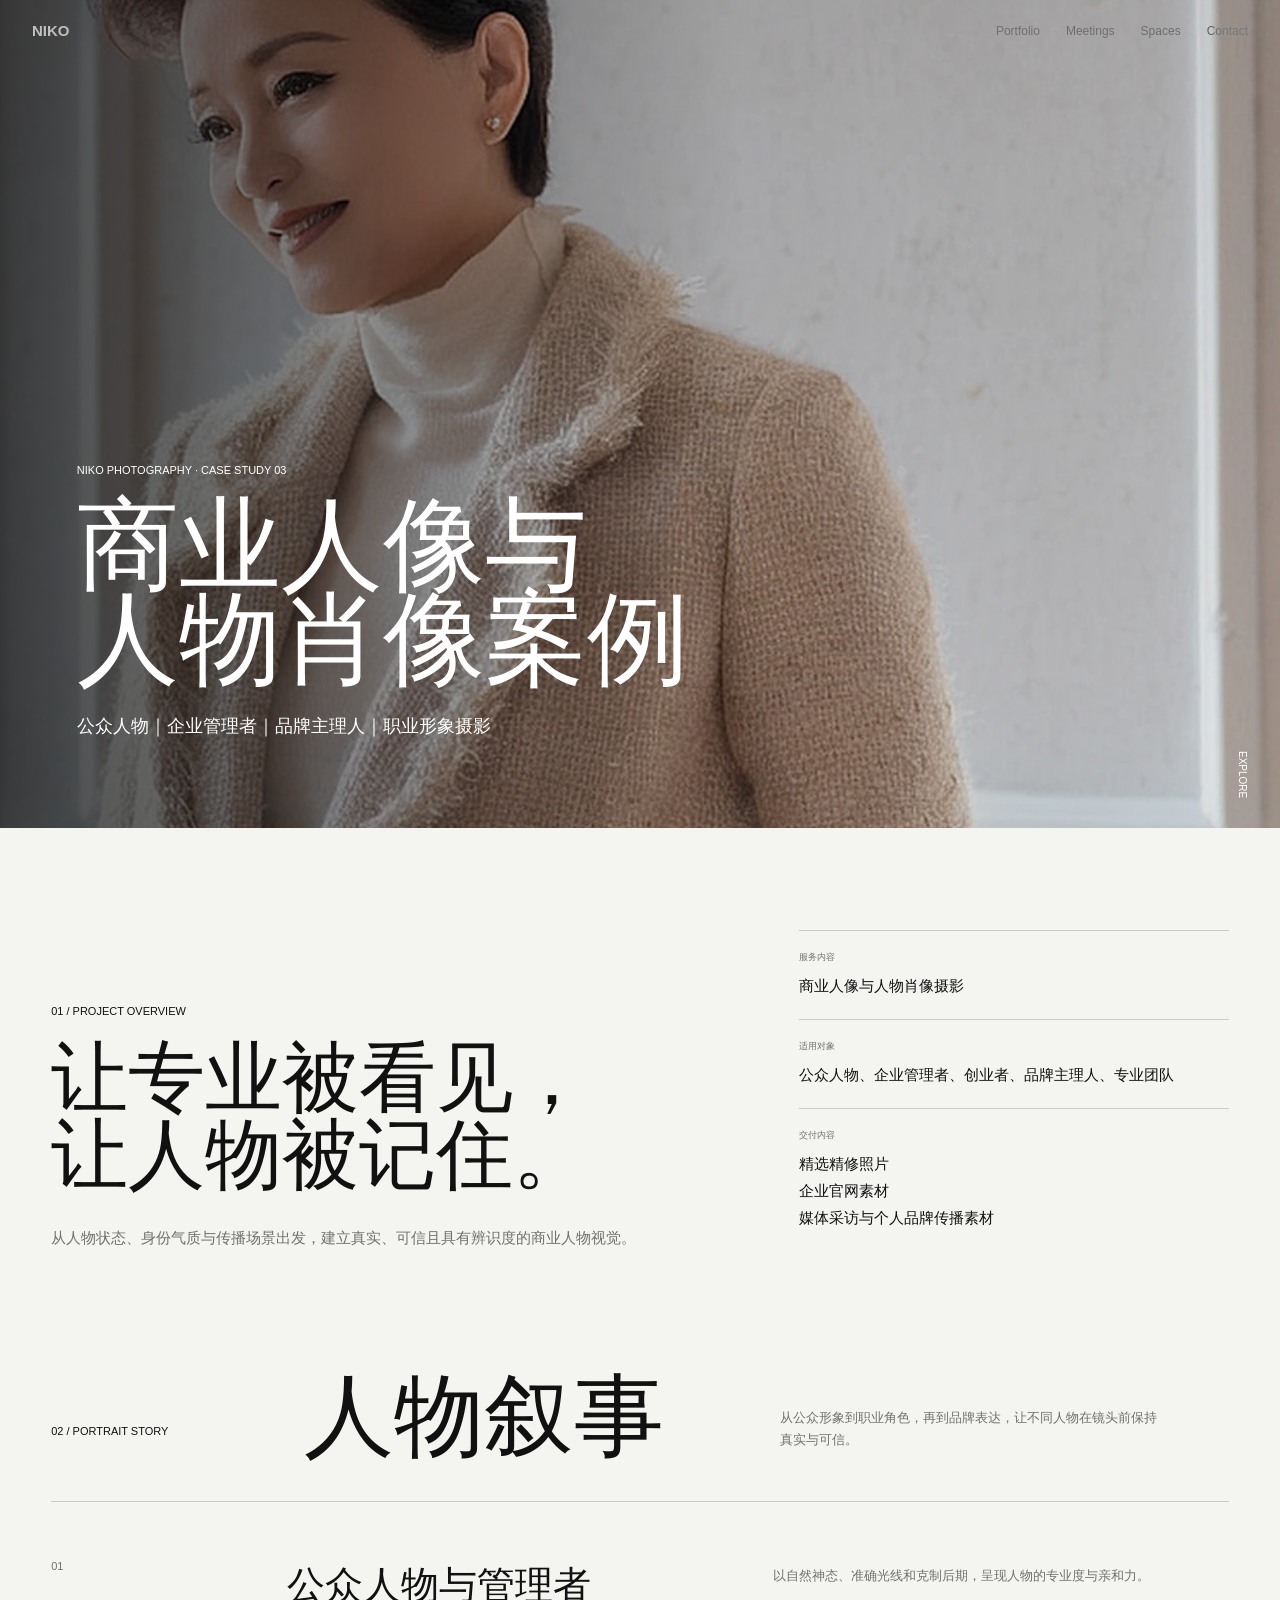
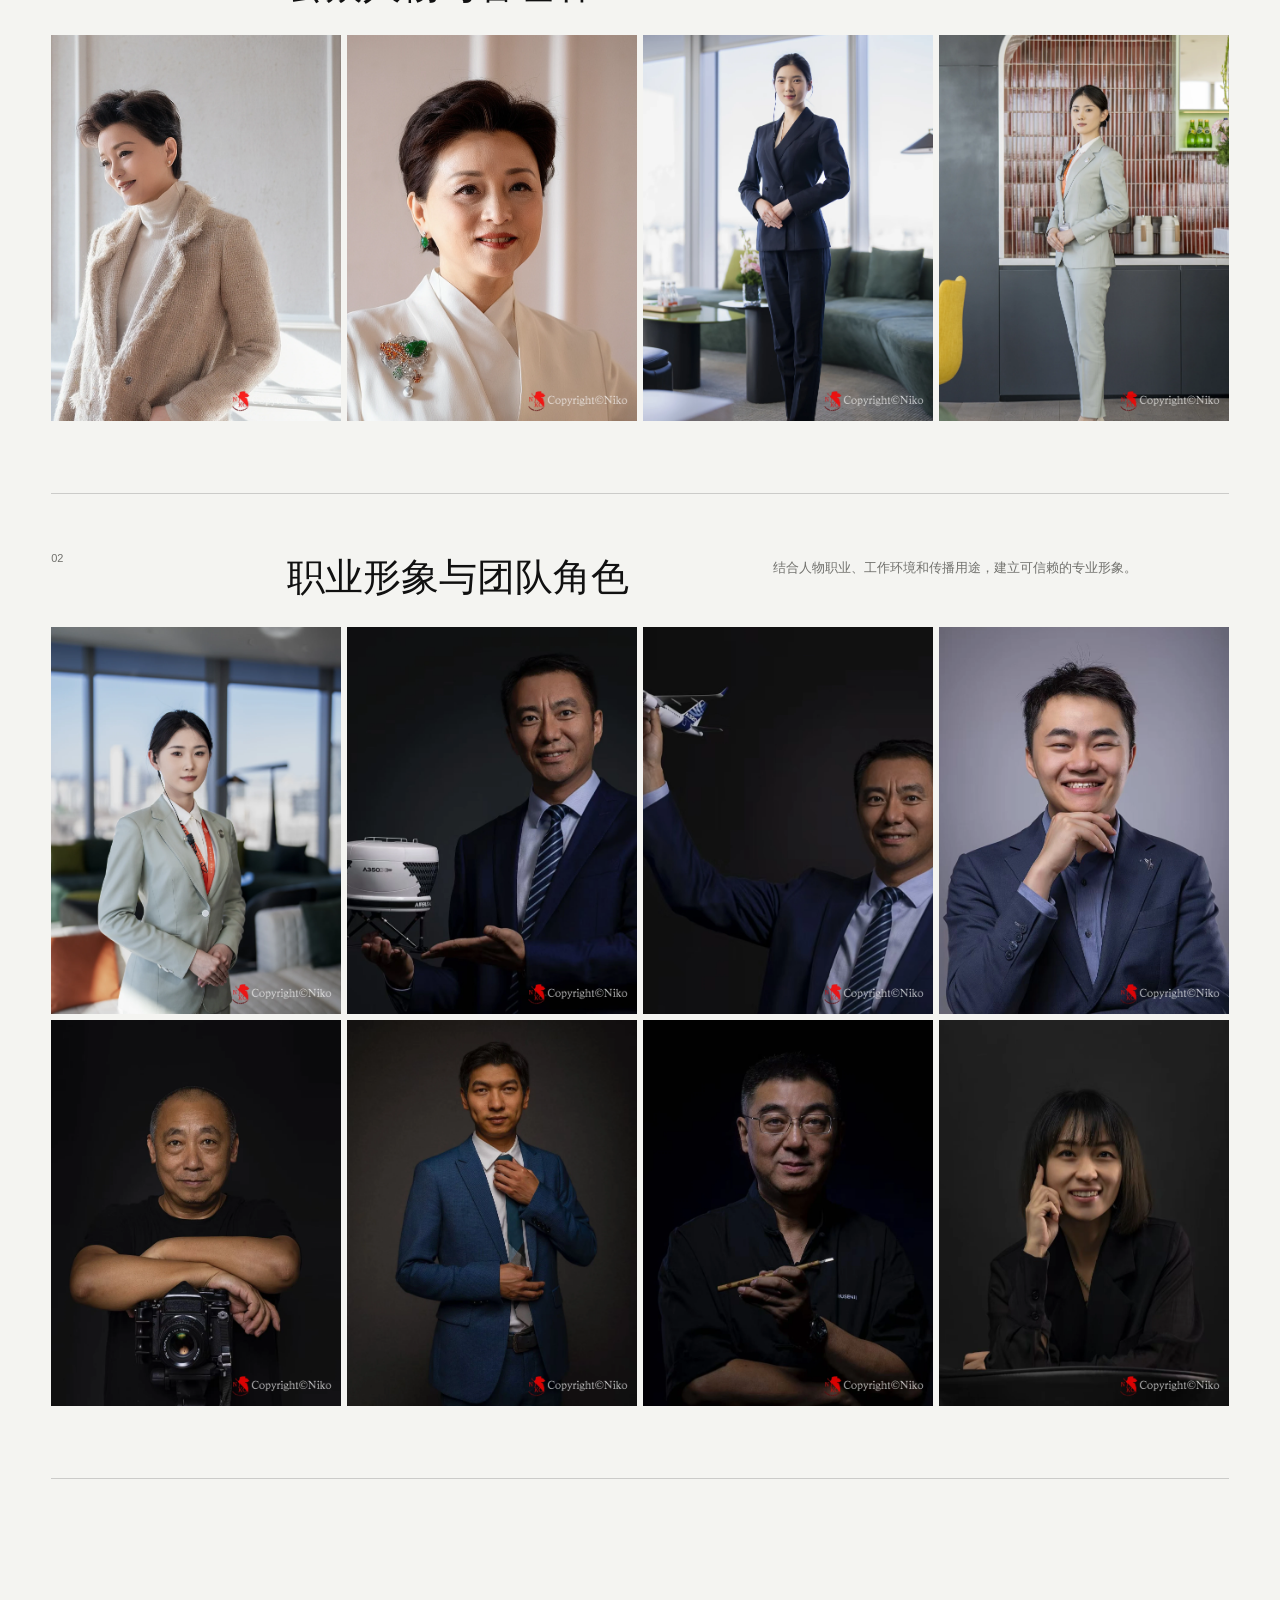
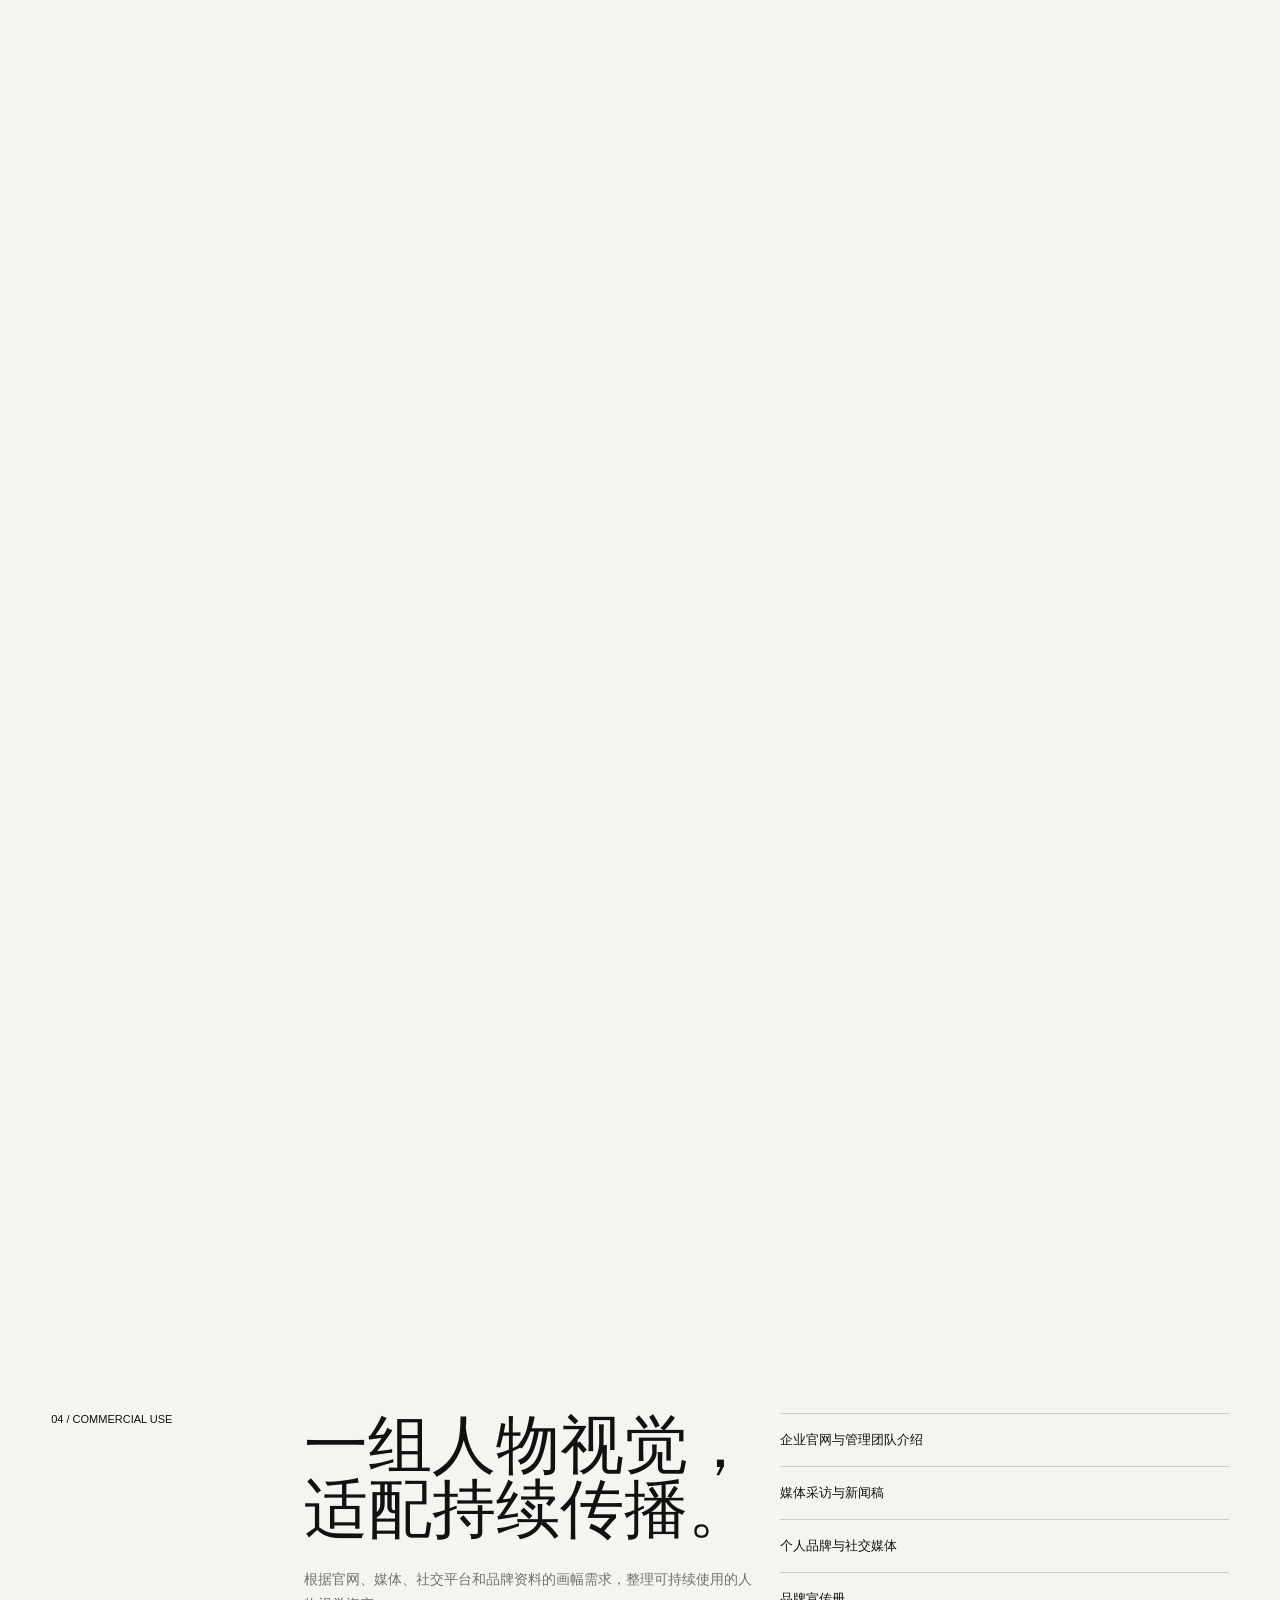
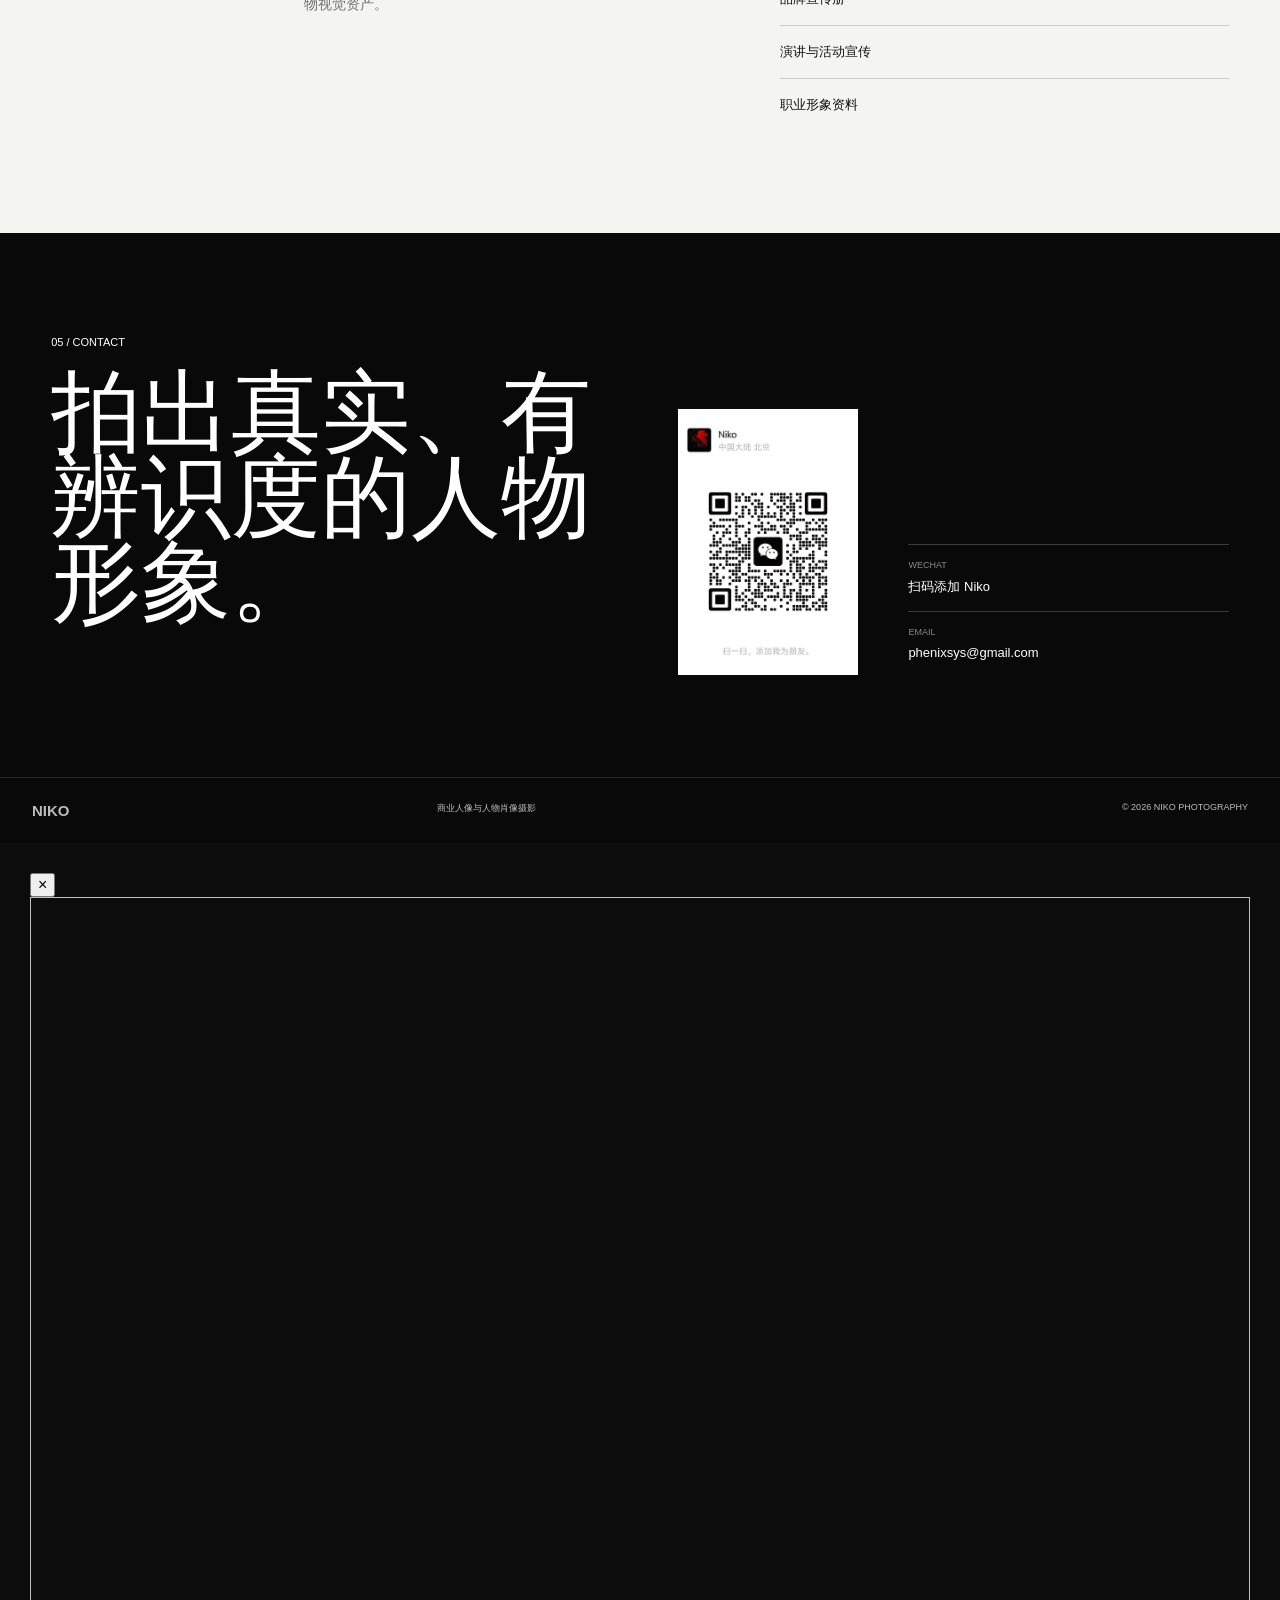
==== case-commercial-portrait.html @ 35d4b642 "Add commercial portrait case study" ====
<!doctype html>
<html lang="zh-CN">
<head>
  <meta charset="UTF-8">
  <meta name="viewport" content="width=device-width, initial-scale=1.0">
  <meta name="description" content="企业管理者、公众人物、品牌主理人与职业形象摄影案例展示，提供专业商业人像摄影服务。">
  <title>商业人像与人物肖像案例｜Niko Photography</title>
  <link rel="stylesheet" href="style.css?v=5">
</head>
<body class="case-page">
  <header class="site-header">
    <a class="wordmark" href="index.html">NIKO</a>
    <nav>
      <a href="index.html#portfolio">Portfolio</a>
      <a href="case-meeting-event.html">Meetings</a>
      <a href="case-hospitality-space.html">Spaces</a>
      <a href="#contact">Contact</a>
    </nav>
  </header>
  <main id="top">
    <section class="case-hero portrait-case-hero" aria-labelledby="case-title">
      <picture>
        <source media="(max-width: 800px)" srcset="images/web/portrait-case/portrait-hero-mobile.webp?v=1">
        <img src="images/web/portrait-case/portrait-hero-desktop.webp?v=1" alt="杨澜环境人物肖像" fetchpriority="high">
      </picture>
      <div class="hero-shade"></div>
      <div class="case-hero-content">
        <p class="eyebrow">Niko Photography · Case Study 03</p>
        <h1 id="case-title">商业人像与<br>人物肖像案例</h1>
        <p>公众人物｜企业管理者｜品牌主理人｜职业形象摄影</p>
      </div>
      <a class="scroll-cue" href="#overview" aria-label="继续浏览">Explore</a>
    </section>

    <section class="case-overview section reveal" id="overview">
      <div class="case-intro">
        <p class="section-index">01 / Project Overview</p>
        <h2>让专业被看见，<br>让人物被记住。</h2>
        <p>从人物状态、身份气质与传播场景出发，建立真实、可信且具有辨识度的商业人物视觉。</p>
      </div>
      <dl class="overview-list">
        <div><dt>服务内容</dt><dd>商业人像与人物肖像摄影</dd></div>
        <div><dt>适用对象</dt><dd>公众人物、企业管理者、创业者、品牌主理人、专业团队</dd></div>
        <div><dt>交付内容</dt><dd>精选精修照片<br>企业官网素材<br>媒体采访与个人品牌传播素材</dd></div>
      </dl>
    </section>

    <section class="case-story section" id="story">
      <div class="section-heading reveal">
        <p class="section-index">02 / Portrait Story</p>
        <h2>人物叙事</h2>
        <p>从公众形象到职业角色，再到品牌表达，让不同人物在镜头前保持真实与可信。</p>
      </div>
      <article class="story-chapter reveal">
        <div class="chapter-copy"><span>01</span><div><h3>公众人物与管理者</h3><p>以自然神态、准确光线和克制后期，呈现人物的专业度与亲和力。</p></div></div>
        <div class="case-gallery case-gallery-four case-gallery-portrait">
          <button class="work"><img src="images/web/portrait-case/portrait-01.webp?v=1" alt="杨澜环境人物肖像" loading="lazy"></button>
          <button class="work"><img src="images/web/portrait-case/portrait-02.webp?v=1" alt="杨澜正式人物肖像" loading="lazy"></button>
          <button class="work"><img src="images/web/portrait-case/portrait-03.webp?v=1" alt="企业管理者环境肖像" loading="lazy"></button>
          <button class="work"><img src="images/web/portrait-case/portrait-04.webp?v=1" alt="企业管理者品牌空间肖像" loading="lazy"></button>
        </div>
      </article>
      <article class="story-chapter reveal">
        <div class="chapter-copy"><span>02</span><div><h3>职业形象与团队角色</h3><p>结合人物职业、工作环境和传播用途，建立可信赖的专业形象。</p></div></div>
        <div class="case-gallery case-gallery-four case-gallery-portrait">
          <button class="work"><img src="images/web/portrait-case/portrait-05.webp?v=1" alt="女性职业形象肖像" loading="lazy"></button>
          <button class="work"><img src="images/web/portrait-case/portrait-06.webp?v=1" alt="男性管理者创意肖像" loading="lazy"></button>
          <button class="work"><img src="images/web/portrait-case/portrait-07.webp?v=1" alt="男性管理者品牌肖像" loading="lazy"></button>
          <button class="work"><img src="images/web/portrait-case/portrait-08.webp?v=1" alt="男性商务肖像" loading="lazy"></button>
          <button class="work"><img src="images/web/portrait-case/portrait-09.webp?v=1" alt="摄影师职业肖像" loading="lazy"></button>
          <button class="work"><img src="images/web/portrait-case/portrait-10.webp?v=1" alt="男性商务形象照" loading="lazy"></button>
          <button class="work"><img src="images/web/portrait-case/portrait-11.webp?v=1" alt="品牌主理人肖像" loading="lazy"></button>
          <button class="work"><img src="images/web/portrait-case/portrait-12.webp?v=1" alt="女性职业肖像" loading="lazy"></button>
        </div>
      </article>
      <article class="story-chapter reveal">
        <div class="chapter-copy"><span>03</span><div><h3>品牌与创意肖像</h3><p>在真实人物状态基础上加入造型、色彩与场景表达，形成具有传播记忆点的视觉。</p></div></div>
        <div class="case-gallery case-gallery-four case-gallery-portrait">
          <button class="work"><img src="images/web/portrait-case/portrait-13.webp?v=1" alt="绿色礼服创意人像" loading="lazy"></button>
          <button class="work"><img src="images/web/portrait-case/portrait-14.webp?v=1" alt="绿色礼服品牌人像" loading="lazy"></button>
          <button class="work"><img src="images/web/portrait-case/portrait-15.webp?v=1" alt="编辑风格商业人像" loading="lazy"></button>
          <button class="work"><img src="images/web/portrait-case/portrait-16.webp?v=1" alt="编辑风格人物肖像" loading="lazy"></button>
        </div>
      </article>
    </section>

    <section class="case-focus section">
      <div class="section-heading reveal">
        <p class="section-index">03 / Photography Focus</p>
        <h2>摄影关注重点</h2>
        <p>让人物状态、职业身份与商业传播目标在同一组画面中保持一致。</p>
      </div>
      <div class="focus-grid reveal">
        <article><span>01</span><h3>人物状态引导</h3><p>减少镜头紧张感，捕捉自然、可信的神态与动作。</p></article>
        <article><span>02</span><h3>身份气质表达</h3><p>根据人物角色建立稳重、亲和或具有创造力的视觉气质。</p></article>
        <article><span>03</span><h3>光线与肤色控制</h3><p>保持真实肤质、自然肤色和准确的面部立体感。</p></article>
        <article><span>04</span><h3>环境与造型协调</h3><p>让服装、场景与人物身份共同服务于传播目标。</p></article>
        <article><span>05</span><h3>精修与真实平衡</h3><p>保留人物特征与皮肤纹理，避免失真的过度修饰。</p></article>
      </div>
    </section>
    <section class="delivery section reveal">
      <p class="section-index">04 / Commercial Use</p>
      <div><h2>一组人物视觉，适配持续传播。</h2><p>根据官网、媒体、社交平台和品牌资料的画幅需求，整理可持续使用的人物视觉资产。</p></div>
      <ul><li>企业官网与管理团队介绍</li><li>媒体采访与新闻稿</li><li>个人品牌与社交媒体</li><li>品牌宣传册</li><li>演讲与活动宣传</li><li>职业形象资料</li></ul>
    </section>
    <section class="contact section" id="contact">
      <div><p class="section-index">05 / Contact</p><h2>拍出真实、有辨识度的人物形象。</h2></div>
      <div class="contact-details">
        <img class="wechat-qr" src="images/web/wechat-qr.webp" alt="Niko 微信二维码" draggable="false">
        <dl><div><dt>WeChat</dt><dd>扫码添加 Niko</dd></div><div><dt>Email</dt><dd><a href="mailto:phenixsys@gmail.com">phenixsys@gmail.com</a></dd></div></dl>
      </div>
    </section>
  </main>
  <footer><a class="wordmark" href="#top">NIKO</a><p>商业人像与人物肖像摄影</p><p>© 2026 Niko Photography</p></footer>
  <div class="lightbox" aria-hidden="true"><button aria-label="关闭图片">×</button><img alt=""></div>
  <script src="script.js"></script>
</body>
</html>
---- style.css ----
:root {
  --black: #090909;
  --ink: #111;
  --paper: #f4f4f1;
  --line: rgba(17, 17, 17, .18);
  --muted: #71716d;
  --max: 1600px;
}

* { box-sizing: border-box; }
html { scroll-behavior: smooth; background: var(--paper); }
body {
  margin: 0;
  color: var(--ink);
  background: var(--paper);
  font-family: -apple-system, BlinkMacSystemFont, "Helvetica Neue", Arial, sans-serif;
  letter-spacing: 0;
}
a { color: inherit; text-decoration: none; }
img { display: block; width: 100%; }
img {
  -webkit-user-drag: none;
  -webkit-touch-callout: none;
  user-select: none;
}
button { font: inherit; }

.site-header {
  position: fixed;
  z-index: 20;
  top: 0;
  left: 0;
  right: 0;
  display: flex;
  justify-content: space-between;
  align-items: center;
  padding: 22px 32px;
  color: #fff;
  mix-blend-mode: difference;
}
.wordmark { font-size: 15px; font-weight: 700; }
nav { display: flex; gap: 26px; font-size: 12px; }
nav a { opacity: .72; transition: opacity .2s ease; }
nav a:hover { opacity: 1; }

.case-entry {
  display: grid;
  grid-template-columns: 1fr 1fr auto;
  gap: 24px;
  align-items: baseline;
  margin: -4px 0 24px;
  padding: 14px 0;
  border-top: 1px solid var(--line);
  border-bottom: 1px solid var(--line);
}
.case-entry span { color: var(--muted); font-size: 10px; text-transform: uppercase; }
.case-entry strong { font-size: 14px; font-weight: 500; }

.hero {
  position: relative;
  min-height: 84vh;
  overflow: hidden;
  color: white;
}
.hero > picture {
  position: absolute;
  inset: 0;
}
.hero > picture img {
  width: 100%;
  height: 100%;
  object-fit: cover;
  object-position: center;
}
.hero-shade {
  position: absolute;
  inset: 0;
  background: linear-gradient(90deg, rgba(0,0,0,.58), rgba(0,0,0,.08) 62%, rgba(0,0,0,.18));
}
.hero-content {
  position: absolute;
  z-index: 2;
  left: clamp(24px, 6vw, 100px);
  bottom: clamp(58px, 10vh, 110px);
  max-width: 820px;
}
.eyebrow, .section-index {
  margin: 0 0 22px;
  font-size: 11px;
  text-transform: uppercase;
  color: inherit;
}
h1, h2, h3, p { letter-spacing: 0; }
h1 {
  margin: 0;
  font-size: clamp(62px, 10vw, 160px);
  line-height: .85;
  font-weight: 520;
}
.hero-subtitle { margin: 30px 0 0; font-size: clamp(16px, 2vw, 26px); }
.hero-services { margin: 12px 0 0; font-size: 12px; opacity: .7; }
.scroll-cue {
  position: absolute;
  right: 32px;
  bottom: 30px;
  z-index: 2;
  font-size: 10px;
  text-transform: uppercase;
  writing-mode: vertical-rl;
}

.section, .portfolio {
  width: min(var(--max), 100%);
  margin: 0 auto;
  padding: clamp(68px, 8vw, 112px) clamp(22px, 4vw, 64px);
}
.about {
  display: grid;
  grid-template-columns: 1.25fr .75fr;
  gap: 6vw;
  align-items: end;
}
.about h2, .section-heading h2, .contact h2 {
  margin: 0;
  font-size: clamp(46px, 7vw, 110px);
  line-height: .95;
  font-weight: 500;
}
.about-copy { max-width: 520px; padding-bottom: 4px; }
.about-copy h3 { margin: 0 0 24px; font-size: 14px; }
.about-copy p { margin: 0 0 18px; color: #464643; font-size: clamp(15px, 1.4vw, 19px); line-height: 1.8; }
.text-link { display: inline-block; margin-top: 24px; padding-bottom: 7px; border-bottom: 1px solid var(--ink); font-size: 12px; text-transform: uppercase; }

.portfolio { padding-top: 20px; }
.section-heading { display: grid; grid-template-columns: .5fr 1fr 1fr; align-items: end; gap: 28px; padding-bottom: 42px; border-bottom: 1px solid var(--line); }
.section-heading h2 { grid-column: 2; }
.section-heading > p:last-child { max-width: 380px; margin: 0 0 8px; color: var(--muted); font-size: 13px; line-height: 1.7; }
.project { padding: 56px 0 72px; border-bottom: 1px solid var(--line); }
.project-title { display: grid; grid-template-columns: 1fr 1fr auto; align-items: baseline; margin-bottom: 24px; }
.project-title p, .project-title span { margin: 0; color: var(--muted); font-size: 11px; text-transform: uppercase; }
.project-title h3 { margin: 0; font-size: clamp(26px, 3vw, 46px); font-weight: 500; }

.gallery {
  display: grid;
  grid-template-columns: repeat(12, 1fr);
  gap: 6px;
  grid-auto-flow: dense;
}
.work {
  grid-column: span 4;
  position: relative;
  border: 0;
  padding: 0;
  background: #ddd;
  overflow: hidden;
  cursor: zoom-in;
  aspect-ratio: 4 / 3;
  -webkit-touch-callout: none;
  user-select: none;
}
.work-wide { grid-column: span 8; aspect-ratio: 16 / 9; }
.work-tall { aspect-ratio: 3 / 4; }
.gallery:not(.gallery-portrait) .work,
.gallery:not(.gallery-portrait) .work-wide {
  grid-column: span 3;
  aspect-ratio: 4 / 3;
}
.gallery:not(.gallery-portrait) .work:nth-child(1),
.gallery:not(.gallery-portrait) .work:nth-child(2),
.gallery:not(.gallery-portrait) .work:nth-child(7),
.gallery:not(.gallery-portrait) .work:nth-child(8) {
  grid-column: span 6;
  aspect-ratio: 16 / 10;
}
.gallery-portrait .work,
.gallery-portrait .work-wide {
  grid-column: span 3;
  aspect-ratio: 3 / 4;
}
.work img {
  height: 100%;
  object-fit: cover;
  transition: transform .7s cubic-bezier(.22,.61,.36,1), filter .3s ease;
}
.portrait-focus img { object-position: center 18%; }
.work:hover img { transform: scale(1.025); filter: brightness(.88); }

.services { padding-top: 32px; }
.services .section-heading { grid-template-columns: .5fr 1fr; }
.service-list { margin-top: 36px; border-top: 1px solid var(--line); }
.service-list article {
  display: grid;
  grid-template-columns: .5fr 1fr 1fr;
  gap: 40px;
  align-items: start;
  padding: 22px 0 28px;
  border-bottom: 1px solid var(--line);
}
.service-list span { color: var(--muted); font-size: 11px; }
.service-list h3 { margin: 0; font-size: clamp(22px, 3vw, 42px); font-weight: 500; }
.service-list p { max-width: 380px; margin: 3px 0 0; color: var(--muted); font-size: 13px; line-height: 1.7; }

.contact {
  display: grid;
  grid-template-columns: 1fr 1fr;
  gap: 6vw;
  align-items: end;
  color: #fff;
  background: var(--black);
  max-width: none;
}
.contact h2 { margin-bottom: 50px; }
.contact-lead > a { font-size: clamp(16px, 2vw, 25px); border-bottom: 1px solid rgba(255,255,255,.55); padding-bottom: 8px; }
.contact-details { display: grid; grid-template-columns: 180px 1fr; gap: 50px; align-items: end; }
.wechat-qr {
  display: block;
  width: 180px;
  height: auto;
  background: #fff;
}
dl { margin: 0; }
dl div { padding: 15px 0; border-top: 1px solid rgba(255,255,255,.2); }
dt { margin-bottom: 8px; color: #888; font-size: 9px; text-transform: uppercase; }
dd { margin: 0; font-size: 13px; }

footer {
  display: grid;
  grid-template-columns: 1fr 1fr 1fr;
  padding: 24px 32px;
  color: #bbb;
  background: var(--black);
  border-top: 1px solid #272727;
  font-size: 9px;
  text-transform: uppercase;
}
footer p { margin: 0; }
footer p:last-child { text-align: right; }

.lightbox {
  width: 100vw;
  max-width: none;
  height: 100vh;
  max-height: none;
  margin: 0;
  padding: 30px;
  border: 0;
  background: rgba(0,0,0,.95);
}
.lightbox::backdrop { background: rgba(0,0,0,.92); }
.lightbox img { width: 100%; height: 100%; object-fit: contain; }
.lightbox-close {
  position: fixed;
  z-index: 3;
  top: 20px;
  right: 25px;
  width: 40px;
  height: 40px;
  border: 0;
  color: #fff;
  background: rgba(0,0,0,.5);
  font-size: 30px;
  cursor: pointer;
}

.case-hero {
  position: relative;
  min-height: 92vh;
  overflow: hidden;
  color: #fff;
}
.case-hero > picture { position: absolute; inset: 0; }
.case-hero > picture img { width: 100%; height: 100%; object-fit: cover; }
.portrait-case-hero .hero-shade { background: linear-gradient(90deg, rgba(0,0,0,.72), rgba(0,0,0,.16) 58%, rgba(0,0,0,.08)); }
.case-hero-content {
  position: absolute;
  z-index: 2;
  left: clamp(24px, 6vw, 100px);
  right: 24px;
  bottom: clamp(58px, 10vh, 110px);
}
.case-hero h1 { font-size: clamp(48px, 8vw, 128px); line-height: .92; }
.case-hero-content > p:last-child { margin: 28px 0 0; font-size: clamp(13px, 1.4vw, 20px); }
.case-overview { display: grid; grid-template-columns: 1.2fr .8fr; gap: 8vw; align-items: end; }
.case-intro h2, .delivery h2 {
  margin: 0;
  font-size: clamp(40px, 6vw, 92px);
  line-height: 1;
  font-weight: 500;
}
.case-intro > p:last-child { max-width: 650px; margin: 32px 0 0; color: var(--muted); font-size: 15px; line-height: 1.8; }
.overview-list div { padding: 20px 0; border-top: 1px solid var(--line); }
.overview-list dt { color: var(--muted); }
.overview-list dd { font-size: 15px; line-height: 1.8; }
.case-story { padding-top: 20px; }
.story-chapter { padding: 58px 0 72px; border-bottom: 1px solid var(--line); }
.chapter-copy { display: grid; grid-template-columns: .5fr 1fr 1fr; margin-bottom: 24px; }
.chapter-copy > span { color: var(--muted); font-size: 11px; }
.chapter-copy div { grid-column: 2 / 4; display: grid; grid-template-columns: 1fr 1fr; gap: 30px; }
.chapter-copy h3 { margin: 0; font-size: clamp(25px, 3vw, 44px); font-weight: 500; }
.chapter-copy p { max-width: 380px; margin: 5px 0 0; color: var(--muted); font-size: 13px; line-height: 1.7; }
.case-gallery { display: grid; grid-template-columns: repeat(2, 1fr); gap: 6px; }
.case-gallery .work { width: 100%; grid-column: auto; aspect-ratio: 4 / 3; }
.case-gallery .case-feature { grid-column: 1 / -1; aspect-ratio: 4 / 3; }
.case-gallery-four { grid-template-columns: repeat(4, 1fr); }
.case-gallery-four .work { aspect-ratio: 4 / 3; }
.case-gallery-four .case-portrait { aspect-ratio: 4 / 3; }
.case-gallery-portrait .work { aspect-ratio: 3 / 4; }
.case-gallery-two { grid-template-columns: repeat(2, 1fr); }
.case-gallery-three { grid-template-columns: repeat(3, 1fr); }
.focus-grid { display: grid; grid-template-columns: repeat(5, 1fr); gap: 6px; margin-top: 38px; }
.focus-grid article { min-height: 280px; padding: 20px; color: #fff; background: var(--black); }
.focus-grid span { color: #777; font-size: 10px; }
.focus-grid h3 { margin: 90px 0 16px; font-size: 20px; font-weight: 500; line-height: 1.3; }
.focus-grid p { margin: 0; color: #999; font-size: 12px; line-height: 1.7; }
.delivery { display: grid; grid-template-columns: .5fr 1fr 1fr; gap: 28px; align-items: start; }
.delivery h2 { font-size: clamp(36px, 5vw, 72px); }
.delivery div p { max-width: 520px; margin: 26px 0 0; color: var(--muted); font-size: 14px; line-height: 1.8; }
.delivery ul { margin: 0; padding: 0; list-style: none; }
.delivery li { padding: 17px 0; border-top: 1px solid var(--line); font-size: 13px; }

.reveal { opacity: 0; transform: translateY(24px); transition: opacity .7s ease, transform .7s ease; }
.reveal.visible { opacity: 1; transform: none; }

@media (max-width: 800px) {
  .site-header { padding: 18px 18px; }
  nav { gap: 14px; }
  nav .nav-secondary { display: none; }
  .hero { min-height: 78svh; }
  .hero-content { left: 20px; right: 20px; bottom: 55px; }
  h1 { font-size: 58px; line-height: .9; }
  .hero-services { max-width: 260px; line-height: 1.7; }
  .scroll-cue { display: none; }
  .section, .portfolio { padding: 54px 14px; }
  .about, .contact { grid-template-columns: 1fr; gap: 32px; }
  .section-heading, .services .section-heading { display: block; padding-bottom: 24px; }
  .section-heading h2 { margin-bottom: 14px; }
  .project { padding: 38px 0 48px; }
  .project-title { grid-template-columns: 1fr auto; row-gap: 8px; }
  .project-title h3 { grid-column: 1; grid-row: 2; }
  .project-title span { grid-column: 2; grid-row: 2; }
  .project-title p { grid-column: 1 / -1; }
  .gallery { gap: 4px; }
  .work, .work-wide { grid-column: span 6; aspect-ratio: 4 / 3; }
  .gallery:not(.gallery-portrait) .work,
  .gallery:not(.gallery-portrait) .work-wide,
  .gallery:not(.gallery-portrait) .work:nth-child(1),
  .gallery:not(.gallery-portrait) .work:nth-child(2),
  .gallery:not(.gallery-portrait) .work:nth-child(7),
  .gallery:not(.gallery-portrait) .work:nth-child(8) {
    grid-column: span 6;
    aspect-ratio: 4 / 3;
  }
  .gallery-portrait .work, .gallery-portrait .work-wide { grid-column: span 6; aspect-ratio: 3 / 4; }
  .gallery-portrait .work:first-child { grid-column: span 6; aspect-ratio: 3 / 4; }
  .service-list article { grid-template-columns: 42px 1fr; gap: 12px; }
  .service-list p { grid-column: 2; }
  .contact { padding-top: 60px; padding-bottom: 60px; }
  .contact-details { grid-template-columns: 120px 1fr; gap: 25px; }
  .wechat-qr { width: 120px; }
  footer { display: flex; flex-direction: column; gap: 12px; padding: 24px 18px; }
  footer p:last-child { text-align: left; }
  .lightbox { padding: 10px; }
  .case-entry { grid-template-columns: 1fr auto; row-gap: 8px; }
  .case-entry strong { grid-column: 1 / -1; grid-row: 2; }
  .case-hero { min-height: 78svh; }
  .case-hero-content { left: 18px; right: 18px; bottom: 50px; }
  .case-hero h1 { font-size: clamp(40px, 13vw, 58px); }
  .case-hero-content > p:last-child { max-width: 290px; line-height: 1.7; }
  .case-overview { grid-template-columns: 1fr; gap: 38px; }
  .chapter-copy, .chapter-copy div { display: block; }
  .chapter-copy > span { display: block; margin-bottom: 10px; }
  .chapter-copy p { margin-top: 12px; }
  .story-chapter { padding: 42px 0 52px; }
  .case-gallery, .case-gallery-four, .case-gallery-two, .case-gallery-three { grid-template-columns: repeat(2, 1fr); gap: 4px; }
  .case-gallery .work, .case-gallery .case-feature, .case-gallery-four .case-portrait { grid-column: auto; aspect-ratio: 4 / 3; }
  .case-gallery-portrait .work { aspect-ratio: 3 / 4; }
  .focus-grid { grid-template-columns: 1fr; gap: 4px; }
  .focus-grid article { min-height: 0; }
  .focus-grid h3 { margin: 52px 0 12px; }
  .delivery { grid-template-columns: 1fr; gap: 32px; }
}

@media (max-width: 360px) {
  h1 { font-size: 50px; }
}

@media (prefers-reduced-motion: reduce) {
  html { scroll-behavior: auto; }
  .reveal { opacity: 1; transform: none; transition: none; }
  .work img { transition: none; }
}
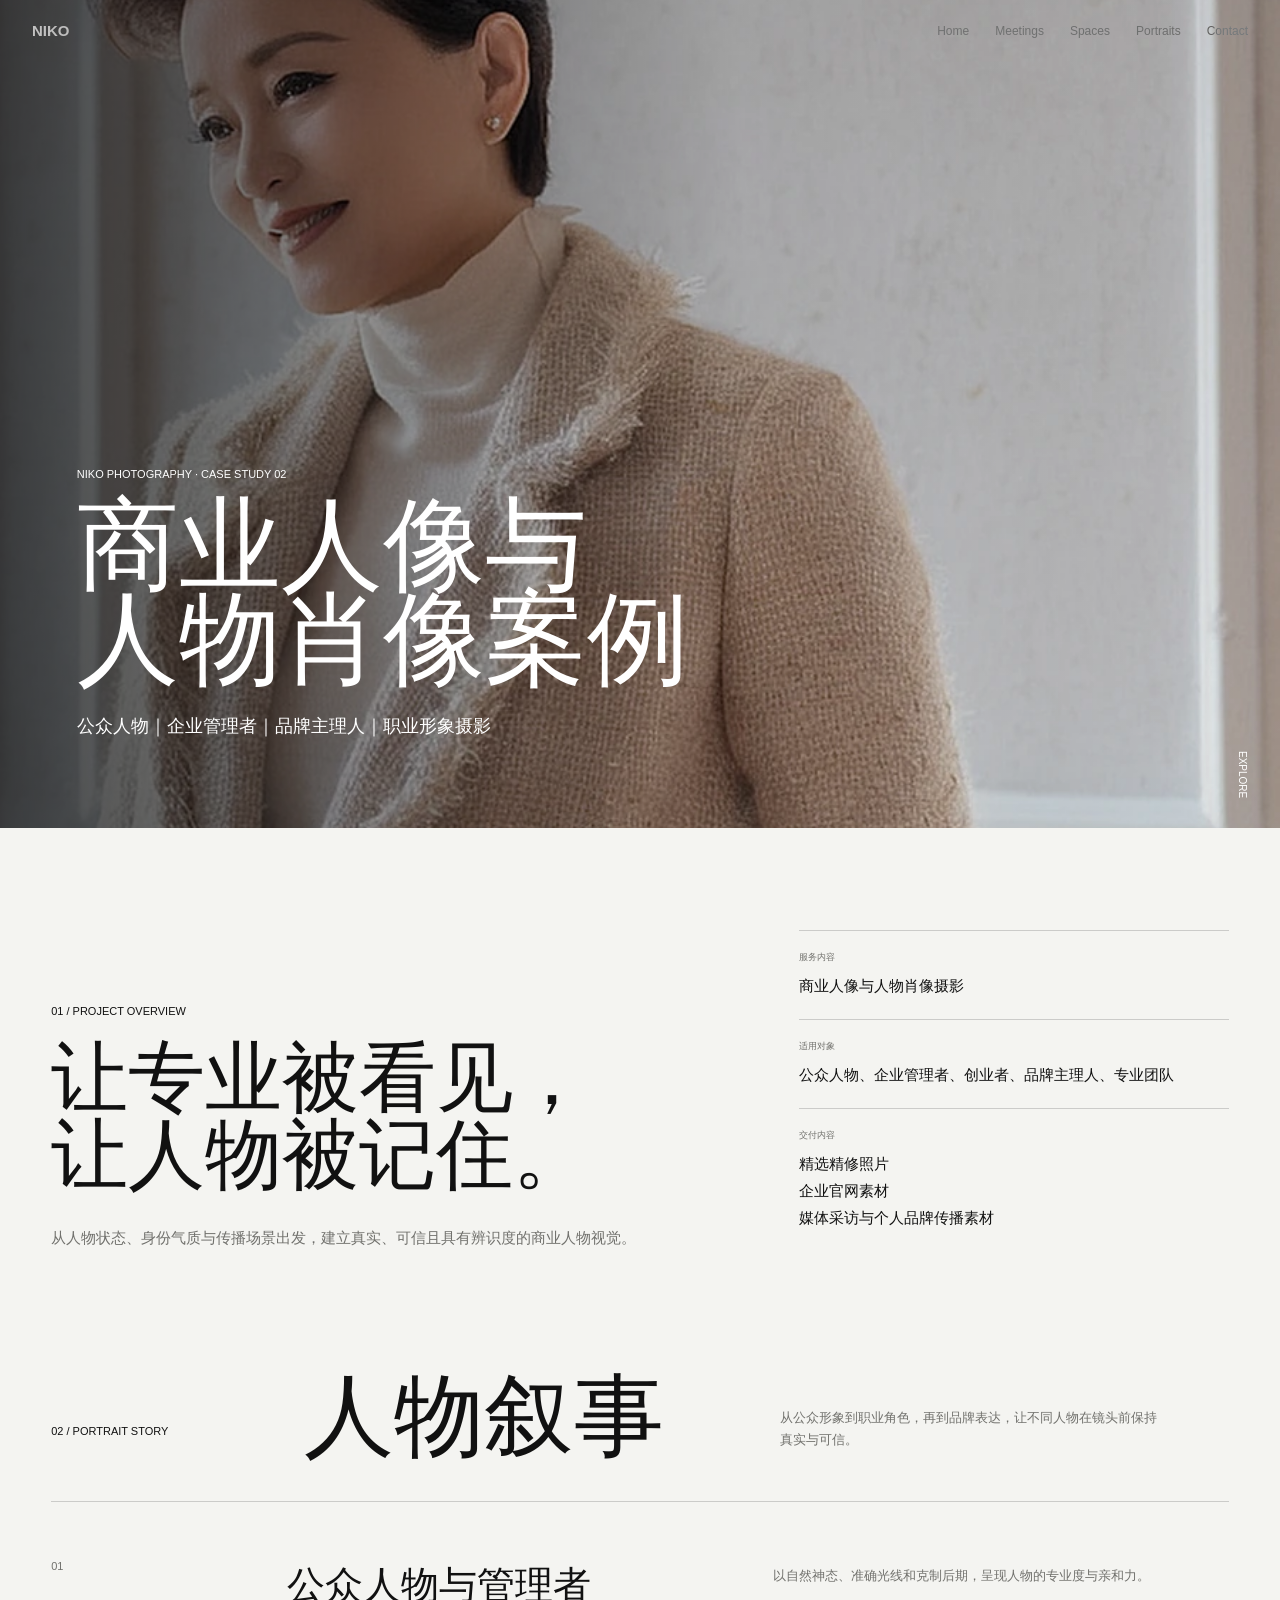
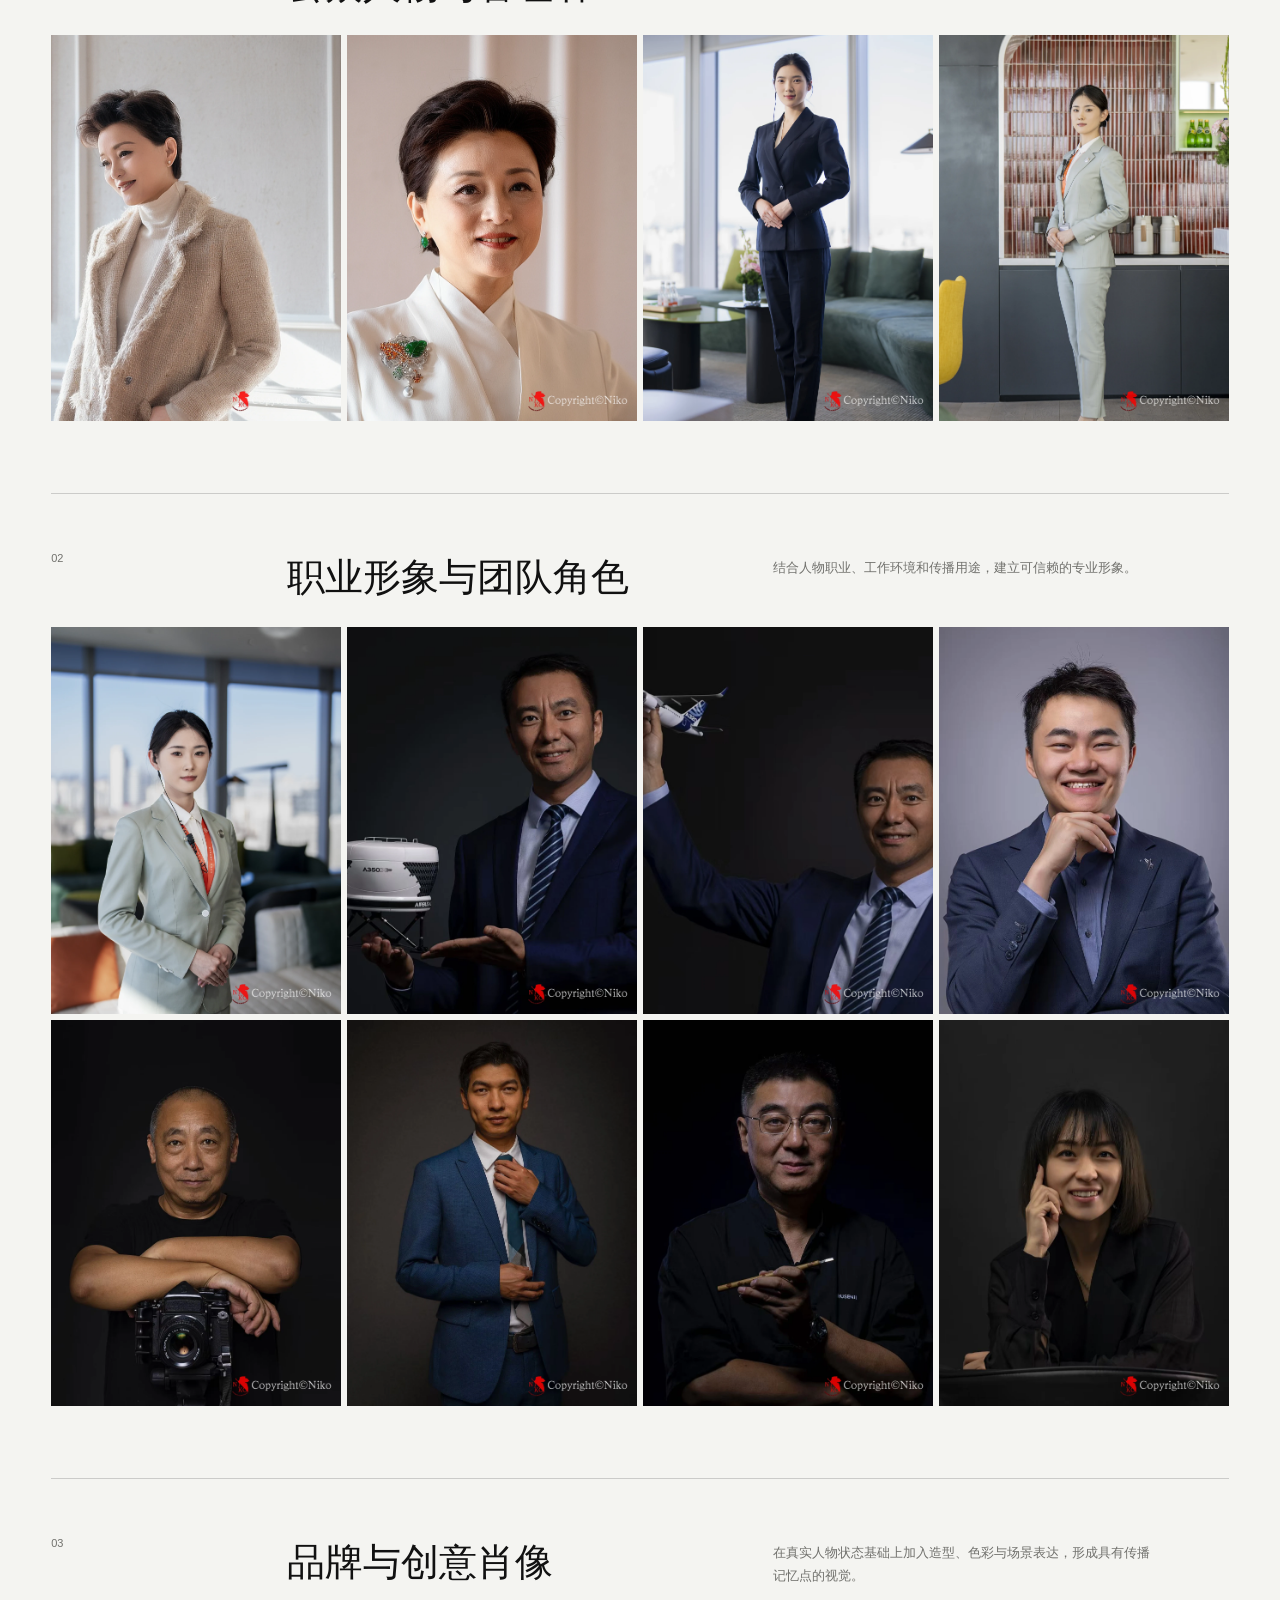
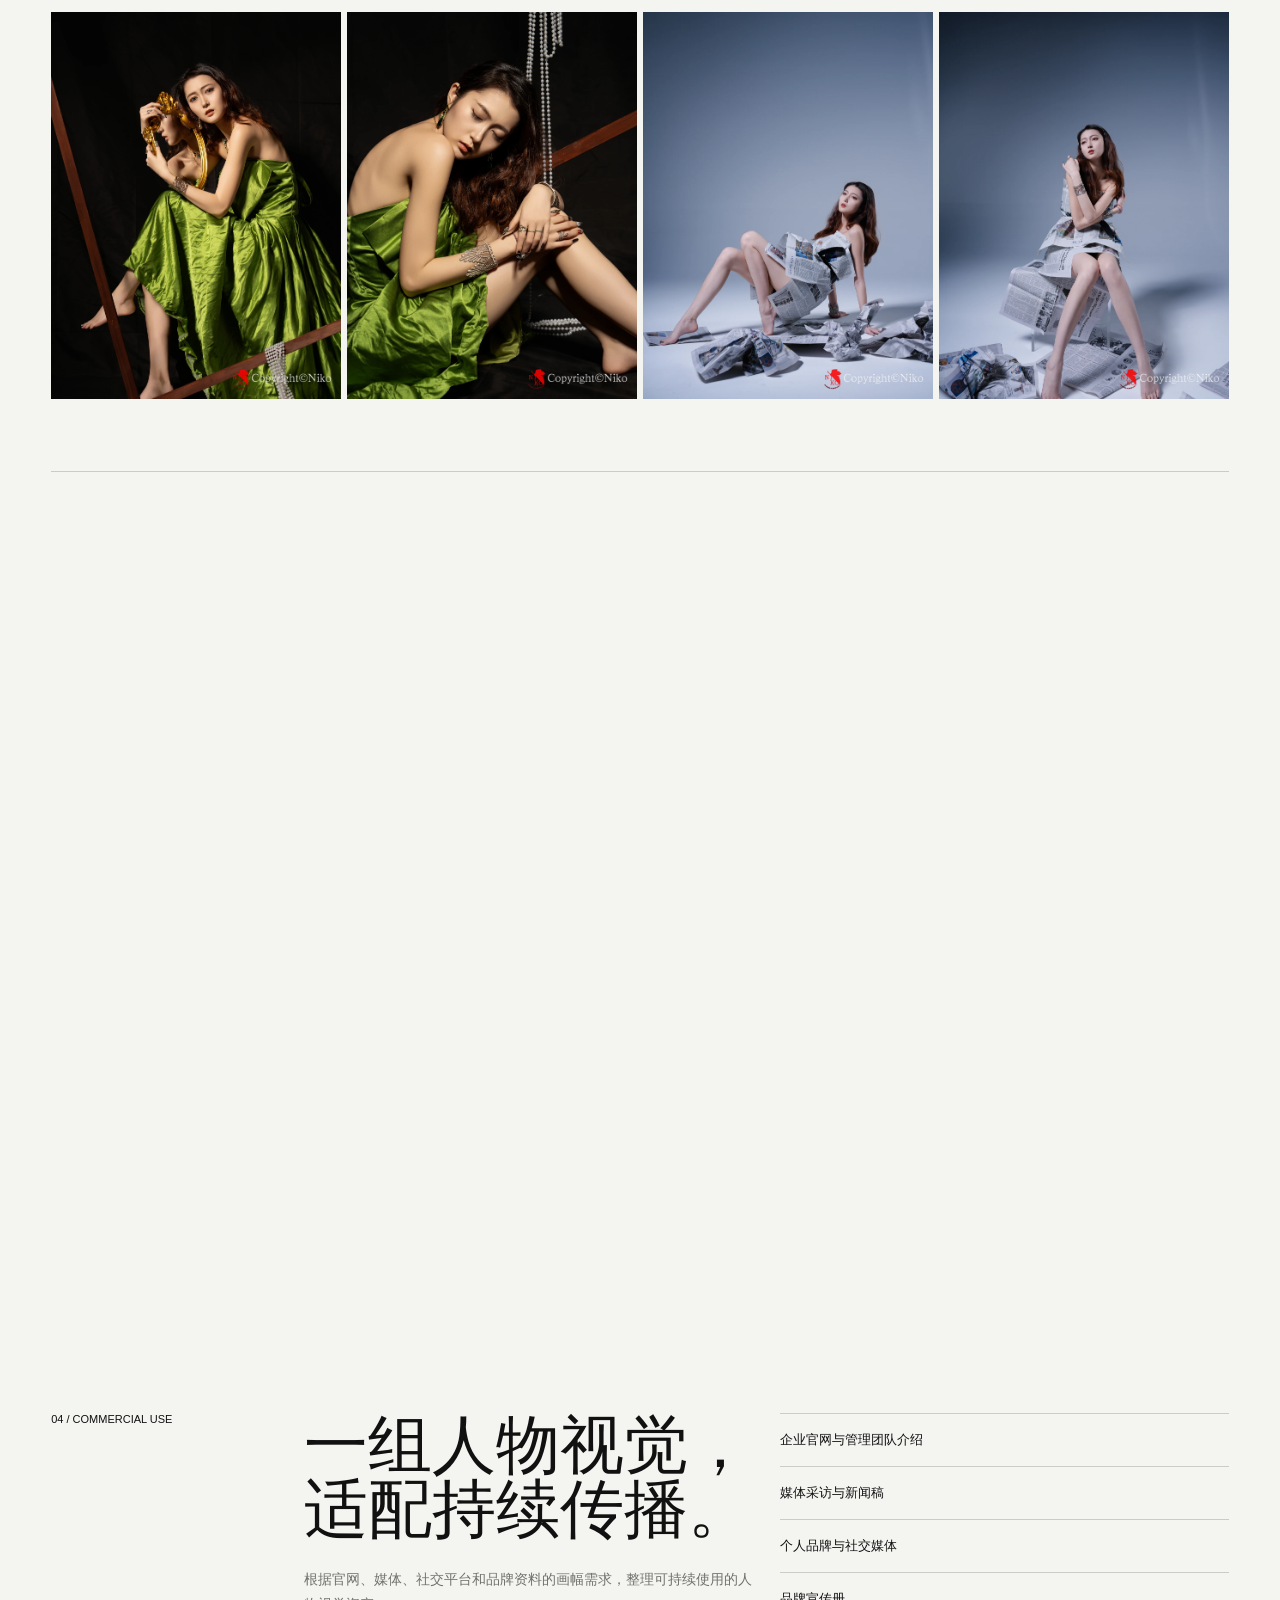
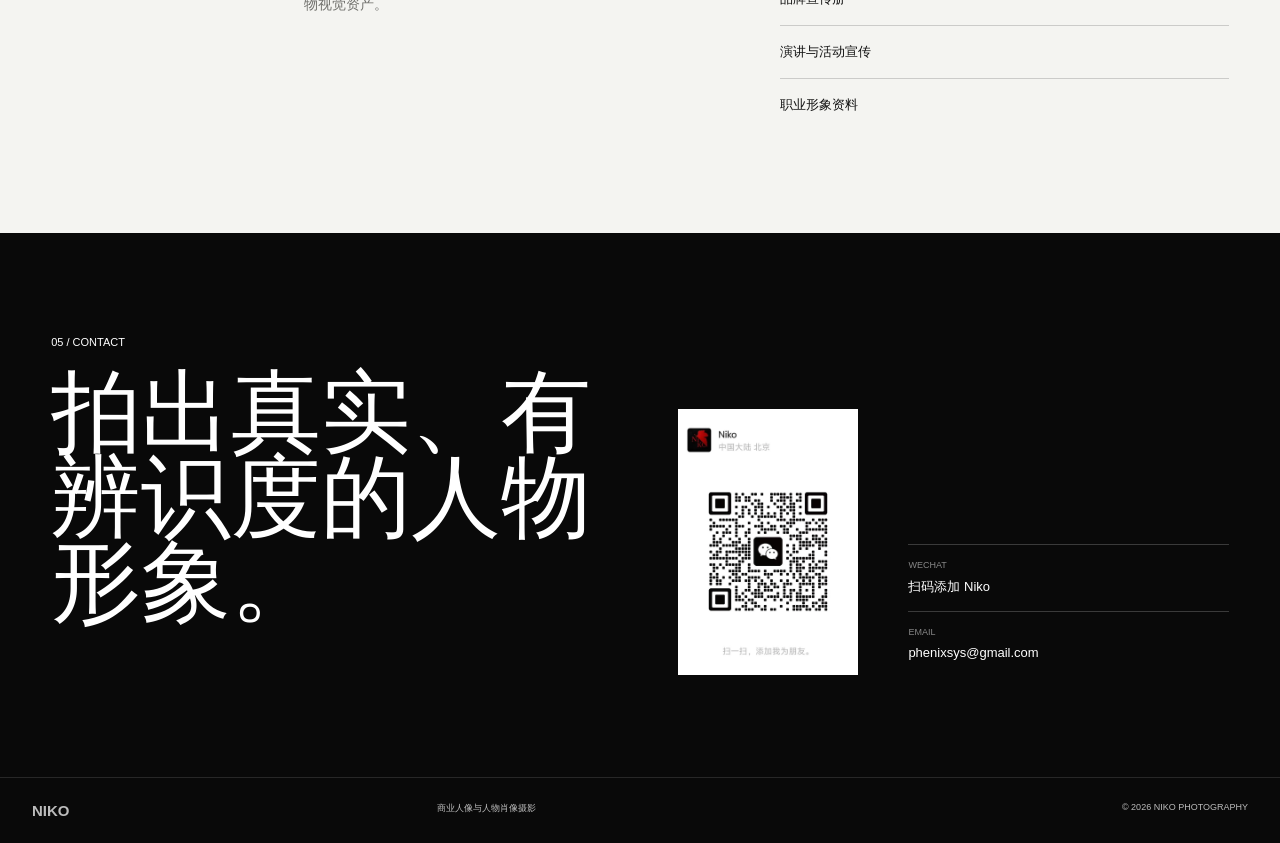
==== commit 07cd524a: "Fix case navigation and lightboxes" ====
--- a/case-commercial-portrait.html
+++ b/case-commercial-portrait.html
@@ -5,15 +5,16 @@
   <meta name="viewport" content="width=device-width, initial-scale=1.0">
   <meta name="description" content="企业管理者、公众人物、品牌主理人与职业形象摄影案例展示，提供专业商业人像摄影服务。">
   <title>商业人像与人物肖像案例｜Niko Photography</title>
-  <link rel="stylesheet" href="style.css?v=5">
+  <link rel="stylesheet" href="style.css?v=6">
 </head>
 <body class="case-page">
   <header class="site-header">
     <a class="wordmark" href="index.html">NIKO</a>
     <nav>
-      <a href="index.html#portfolio">Portfolio</a>
+      <a href="index.html">Home</a>
       <a href="case-meeting-event.html">Meetings</a>
       <a href="case-hospitality-space.html">Spaces</a>
+      <a href="case-commercial-portrait.html">Portraits</a>
       <a href="#contact">Contact</a>
     </nav>
   </header>
@@ -25,7 +26,7 @@
       </picture>
       <div class="hero-shade"></div>
       <div class="case-hero-content">
-        <p class="eyebrow">Niko Photography · Case Study 03</p>
+        <p class="eyebrow">Niko Photography · Case Study 02</p>
         <h1 id="case-title">商业人像与<br>人物肖像案例</h1>
         <p>公众人物｜企业管理者｜品牌主理人｜职业形象摄影</p>
       </div>
@@ -112,7 +113,10 @@
     </section>
   </main>
   <footer><a class="wordmark" href="#top">NIKO</a><p>商业人像与人物肖像摄影</p><p>© 2026 Niko Photography</p></footer>
-  <div class="lightbox" aria-hidden="true"><button aria-label="关闭图片">×</button><img alt=""></div>
+  <dialog class="lightbox" aria-label="作品大图">
+    <button class="lightbox-close" aria-label="关闭">×</button>
+    <img alt="">
+  </dialog>
   <script src="script.js"></script>
 </body>
 </html>
--- a/style.css
+++ b/style.css
@@ -48,7 +48,7 @@
   grid-template-columns: 1fr 1fr auto;
   gap: 24px;
   align-items: baseline;
-  margin: -4px 0 24px;
+  margin: 0 0 20px;
   padding: 14px 0;
   border-top: 1px solid var(--line);
   border-bottom: 1px solid var(--line);
@@ -277,7 +277,9 @@
   left: clamp(24px, 6vw, 100px);
   right: 24px;
   bottom: clamp(58px, 10vh, 110px);
-}
+  max-width: min(1100px, calc(100vw - 48px));
+}
+.case-hero-content .eyebrow { margin: 0 0 18px; }
 .case-hero h1 { font-size: clamp(48px, 8vw, 128px); line-height: .92; }
 .case-hero-content > p:last-child { margin: 28px 0 0; font-size: clamp(13px, 1.4vw, 20px); }
 .case-overview { display: grid; grid-template-columns: 1.2fr .8fr; gap: 8vw; align-items: end; }
@@ -325,6 +327,7 @@
   .site-header { padding: 18px 18px; }
   nav { gap: 14px; }
   nav .nav-secondary { display: none; }
+  .case-page nav a:not(:first-child):not(:last-child) { display: none; }
   .hero { min-height: 78svh; }
   .hero-content { left: 20px; right: 20px; bottom: 55px; }
   h1 { font-size: 58px; line-height: .9; }
@@ -360,10 +363,11 @@
   footer { display: flex; flex-direction: column; gap: 12px; padding: 24px 18px; }
   footer p:last-child { text-align: left; }
   .lightbox { padding: 10px; }
-  .case-entry { grid-template-columns: 1fr auto; row-gap: 8px; }
+  .case-entry { grid-template-columns: 1fr auto; row-gap: 8px; margin-bottom: 16px; }
   .case-entry strong { grid-column: 1 / -1; grid-row: 2; }
   .case-hero { min-height: 78svh; }
   .case-hero-content { left: 18px; right: 18px; bottom: 50px; }
+  .case-hero-content .eyebrow { margin-bottom: 14px; }
   .case-hero h1 { font-size: clamp(40px, 13vw, 58px); }
   .case-hero-content > p:last-child { max-width: 290px; line-height: 1.7; }
   .case-overview { grid-template-columns: 1fr; gap: 38px; }
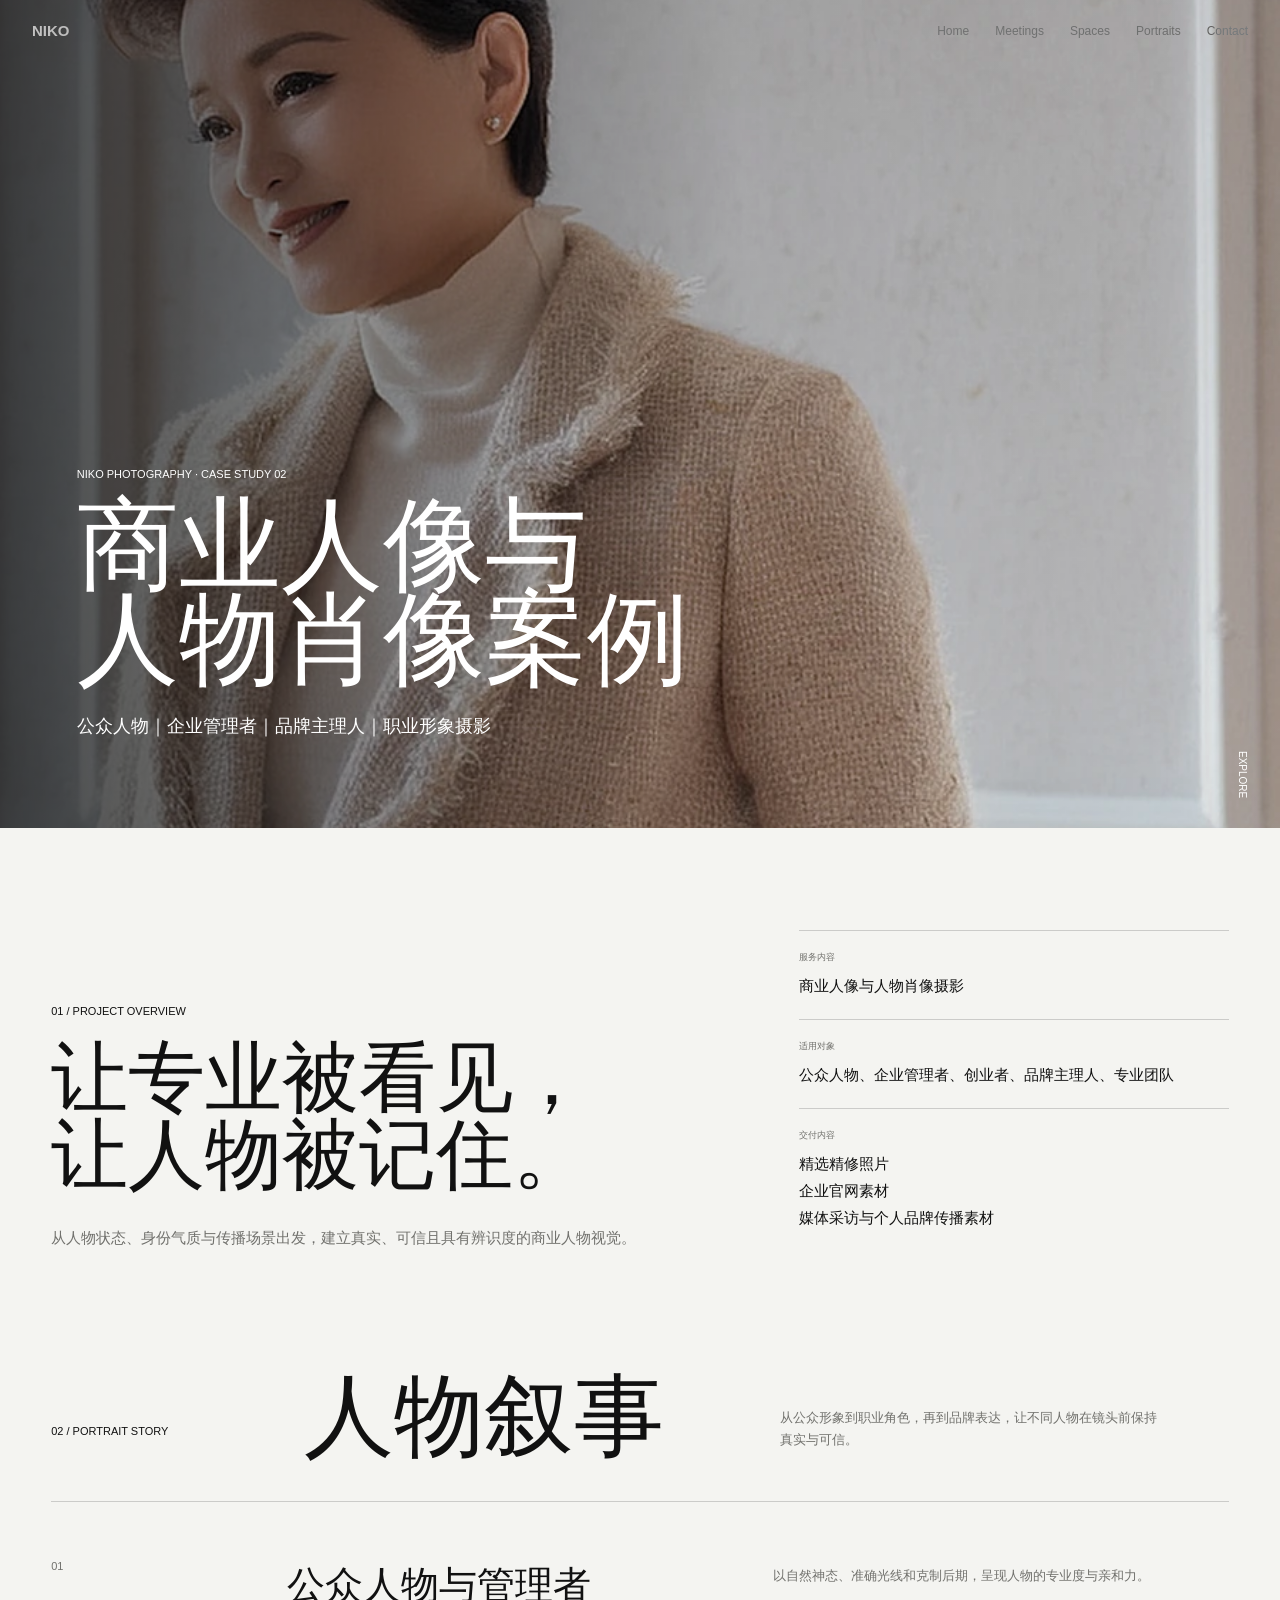
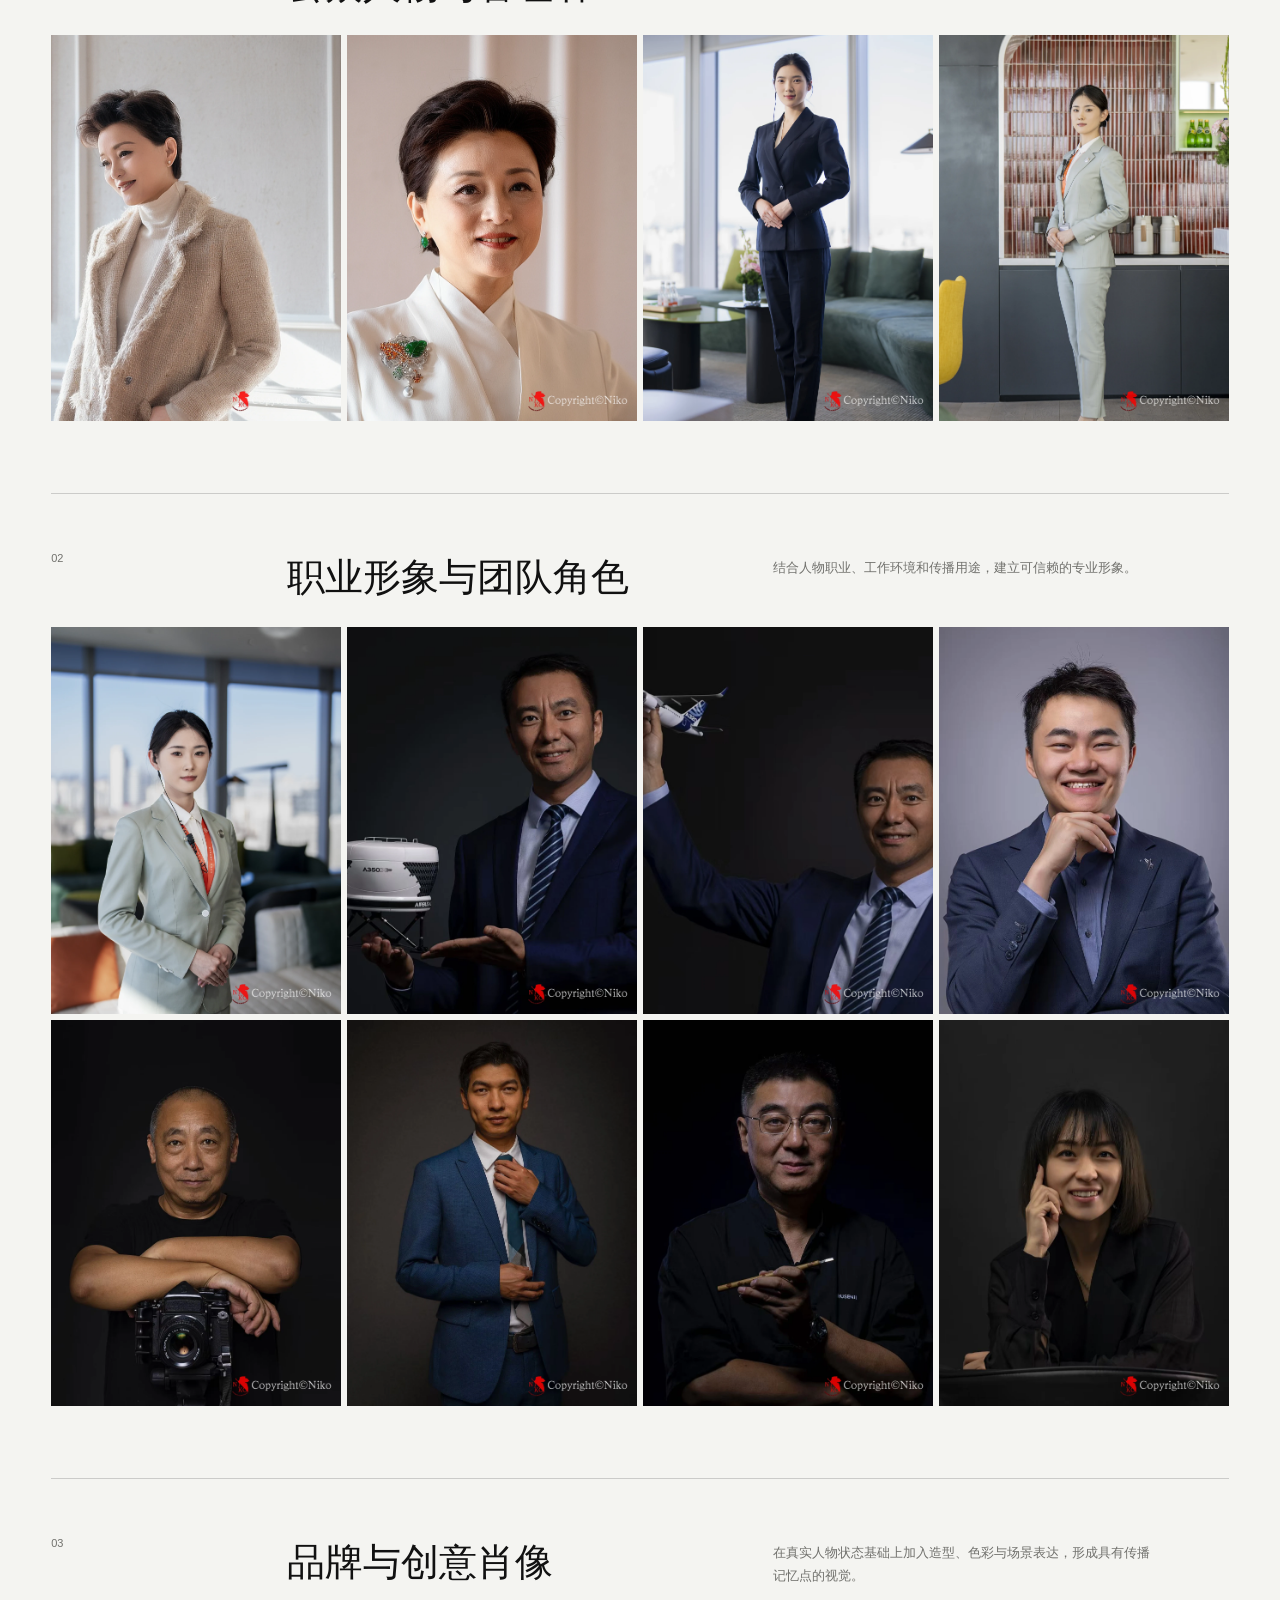
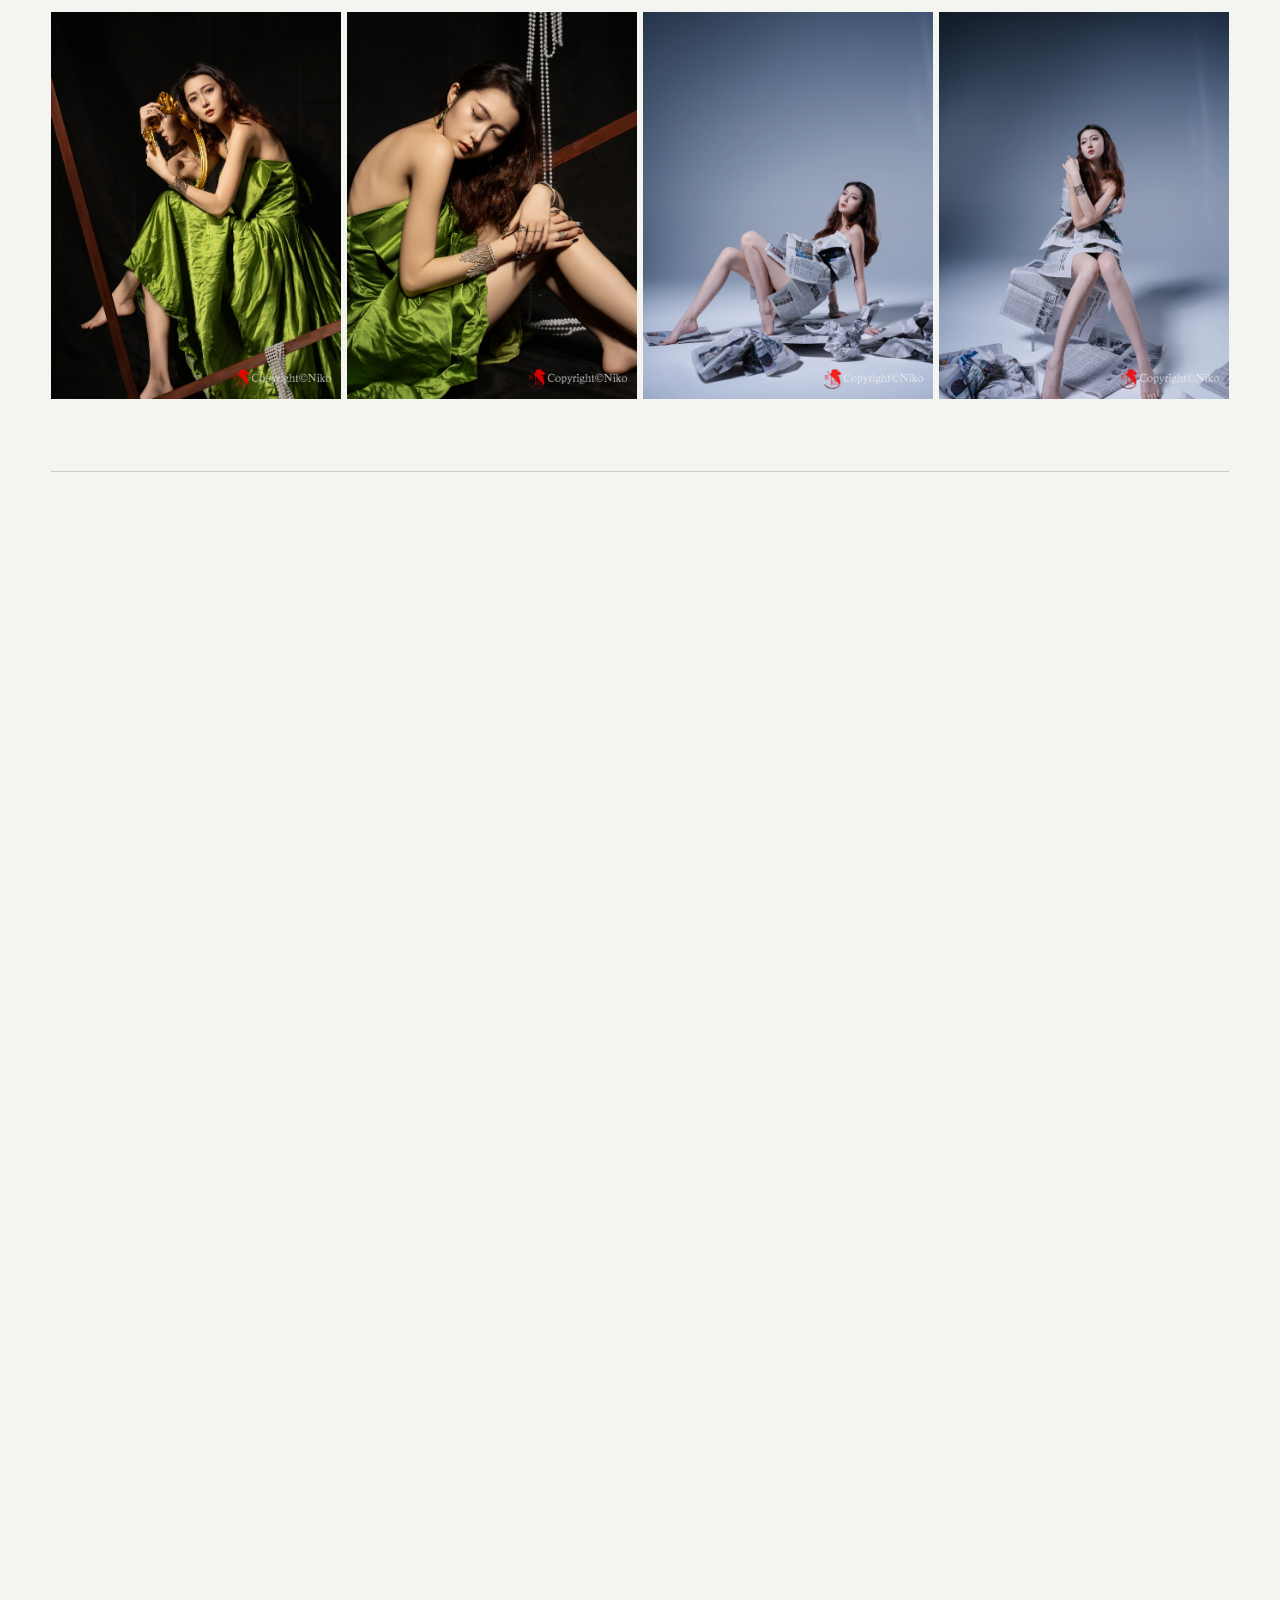
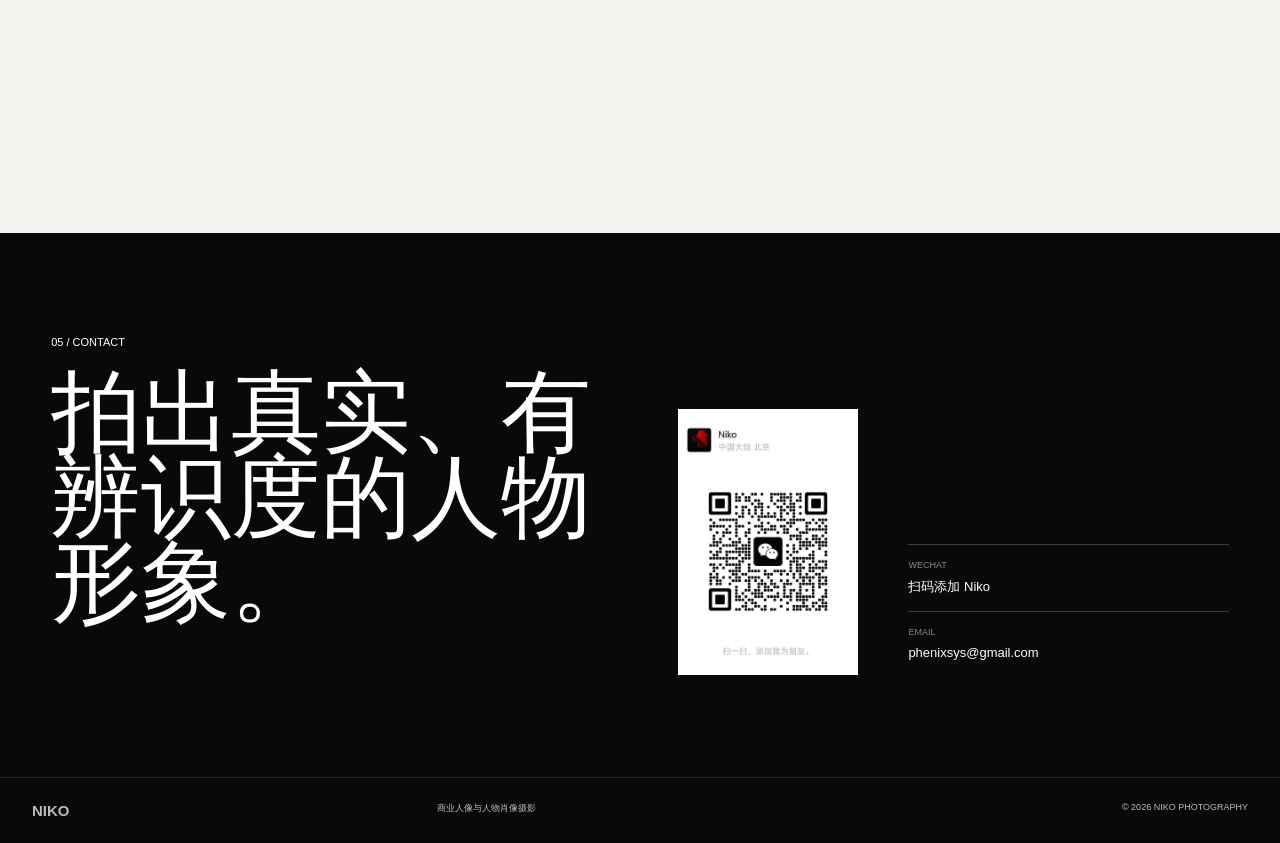
==== commit 2cfa5dae: "Hide inactive image dialogs" ====
--- a/case-commercial-portrait.html
+++ b/case-commercial-portrait.html
@@ -5,7 +5,7 @@
   <meta name="viewport" content="width=device-width, initial-scale=1.0">
   <meta name="description" content="企业管理者、公众人物、品牌主理人与职业形象摄影案例展示，提供专业商业人像摄影服务。">
   <title>商业人像与人物肖像案例｜Niko Photography</title>
-  <link rel="stylesheet" href="style.css?v=6">
+  <link rel="stylesheet" href="style.css?v=7">
 </head>
 <body class="case-page">
   <header class="site-header">
--- a/style.css
+++ b/style.css
@@ -246,6 +246,7 @@
   border: 0;
   background: rgba(0,0,0,.95);
 }
+.lightbox:not([open]) { display: none; }
 .lightbox::backdrop { background: rgba(0,0,0,.92); }
 .lightbox img { width: 100%; height: 100%; object-fit: contain; }
 .lightbox-close {
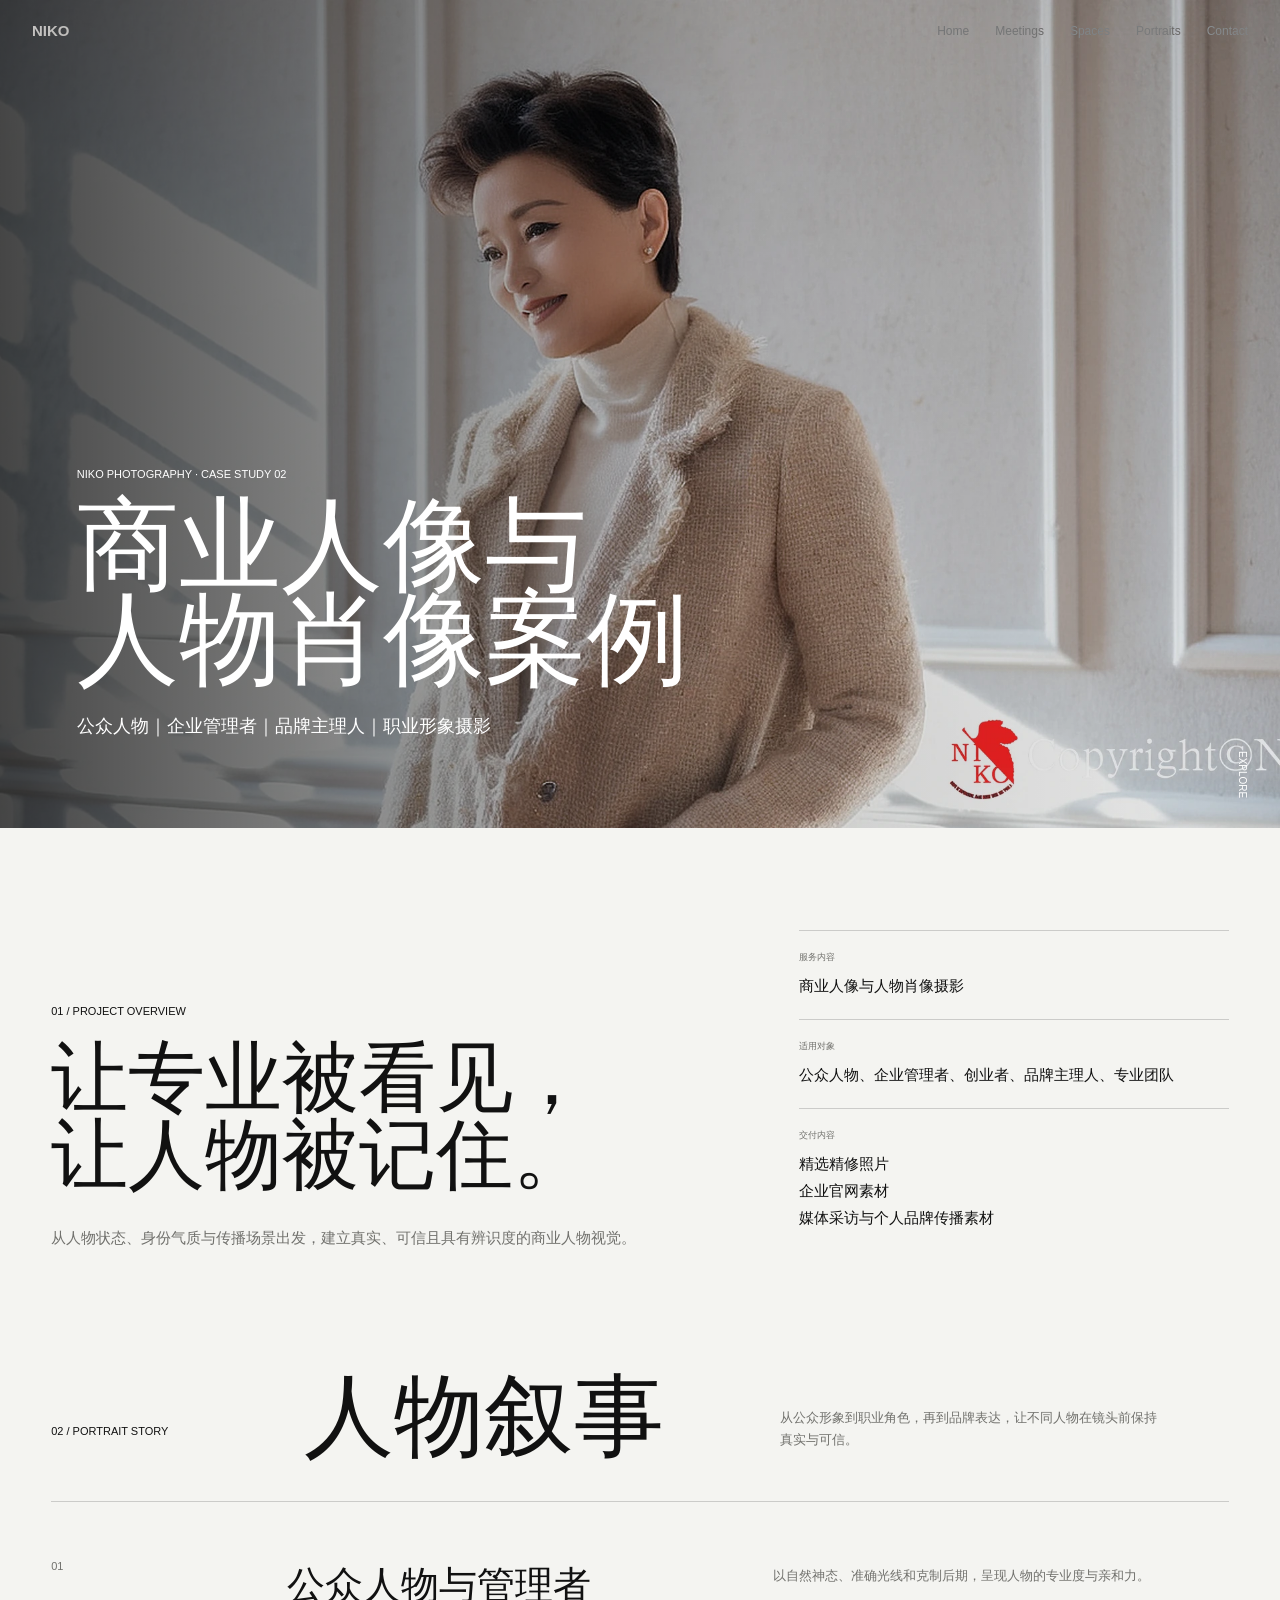
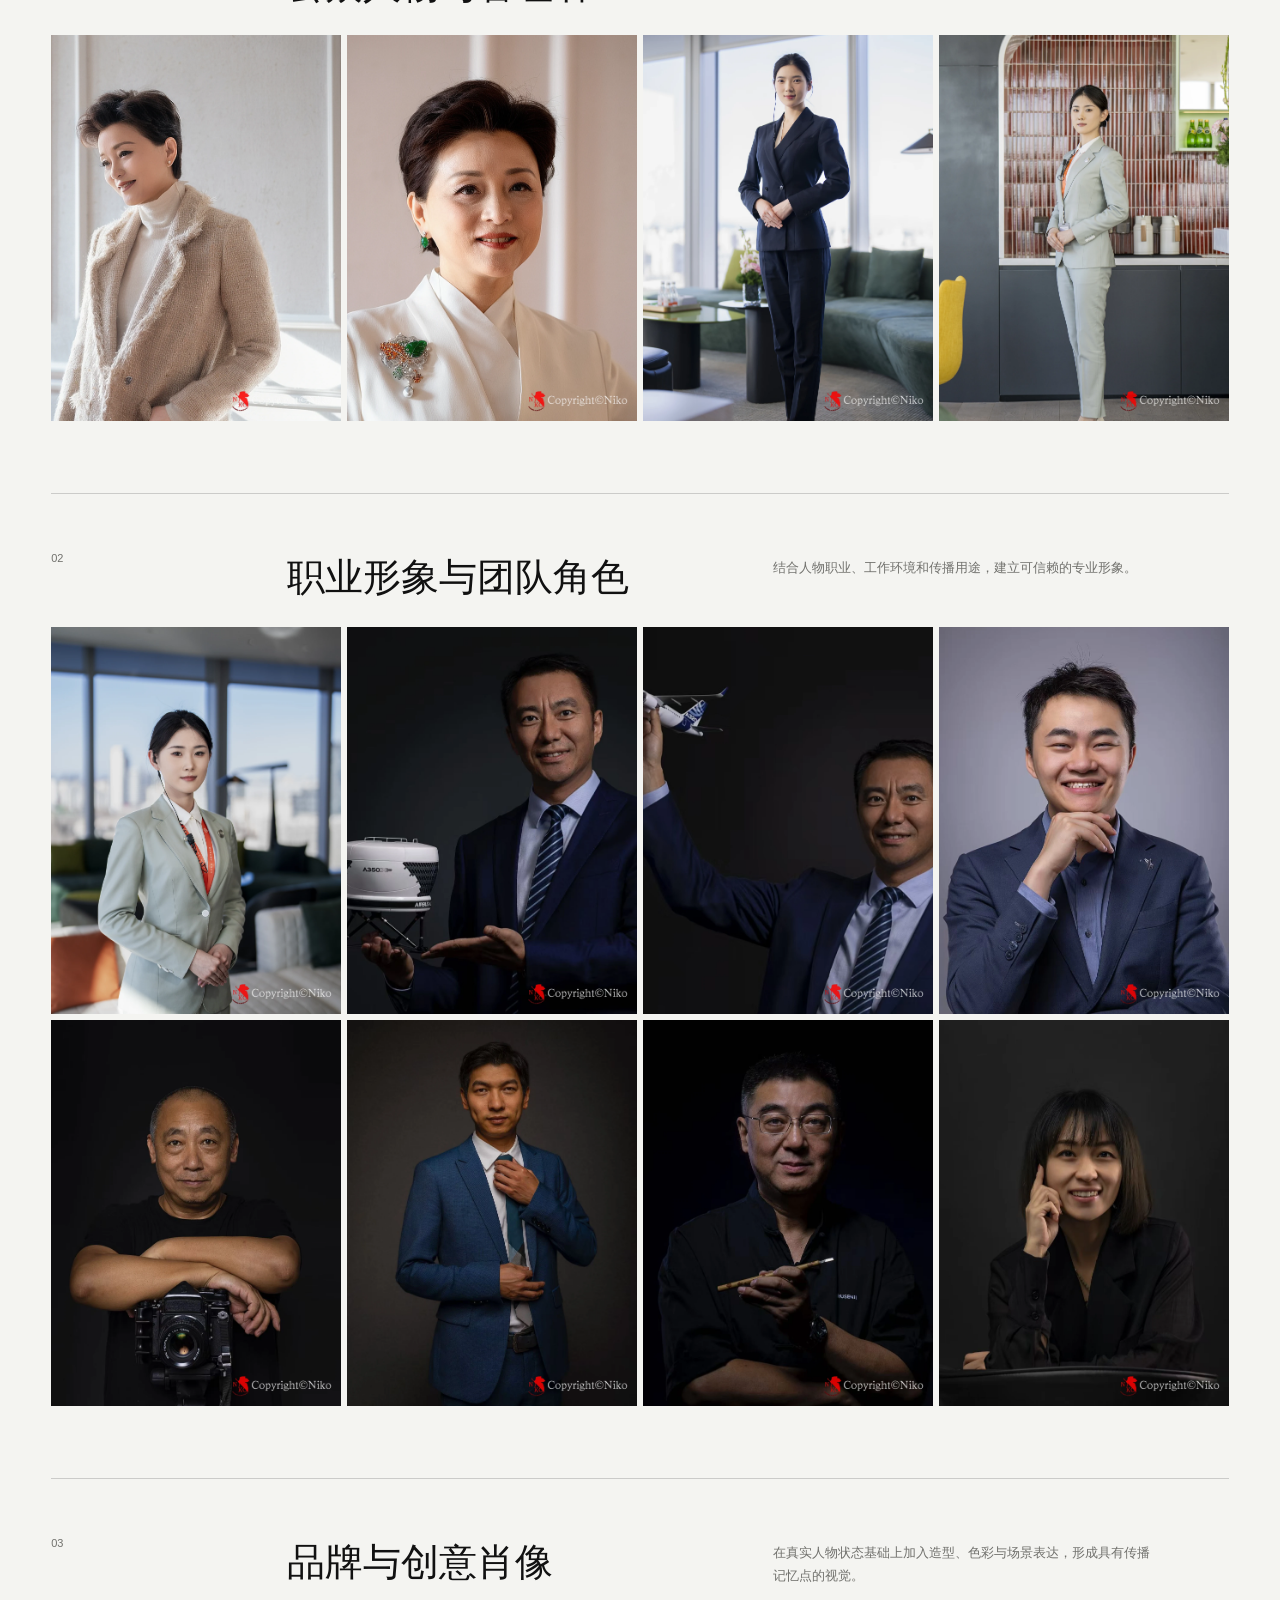
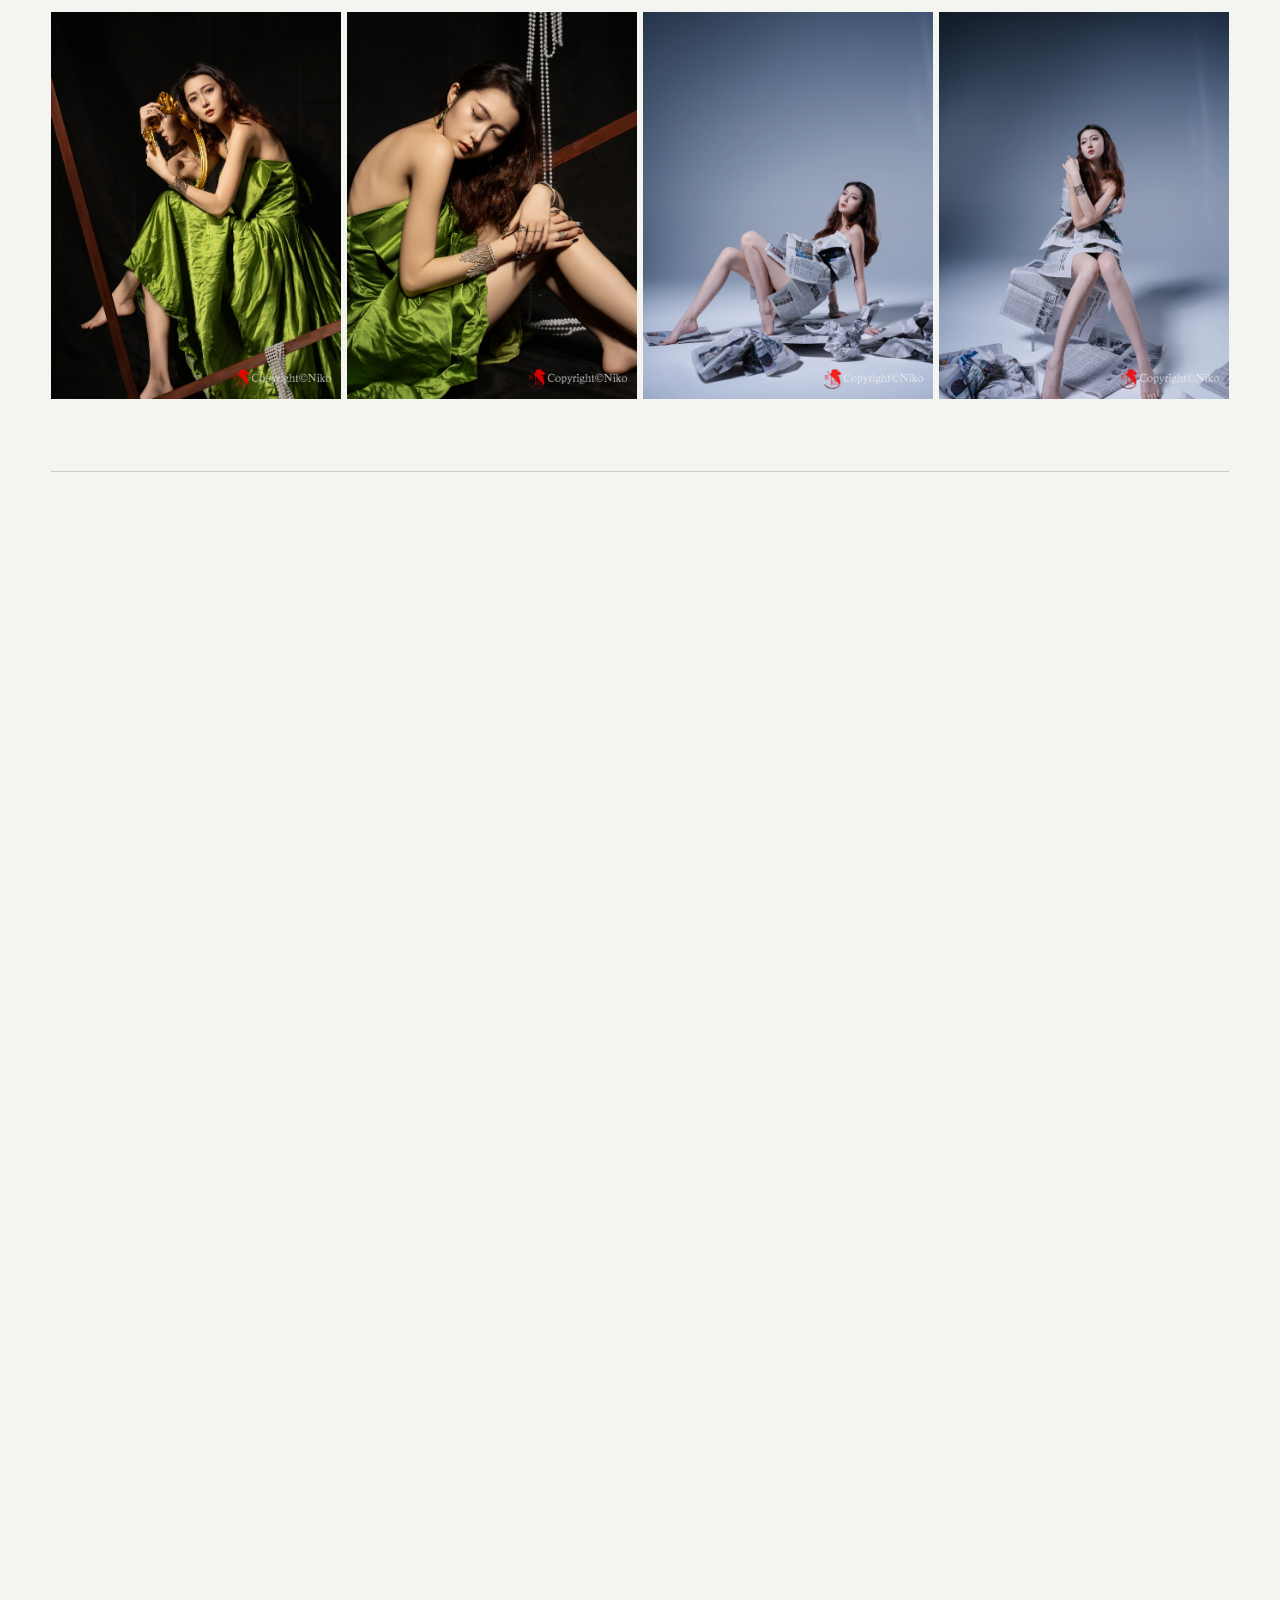
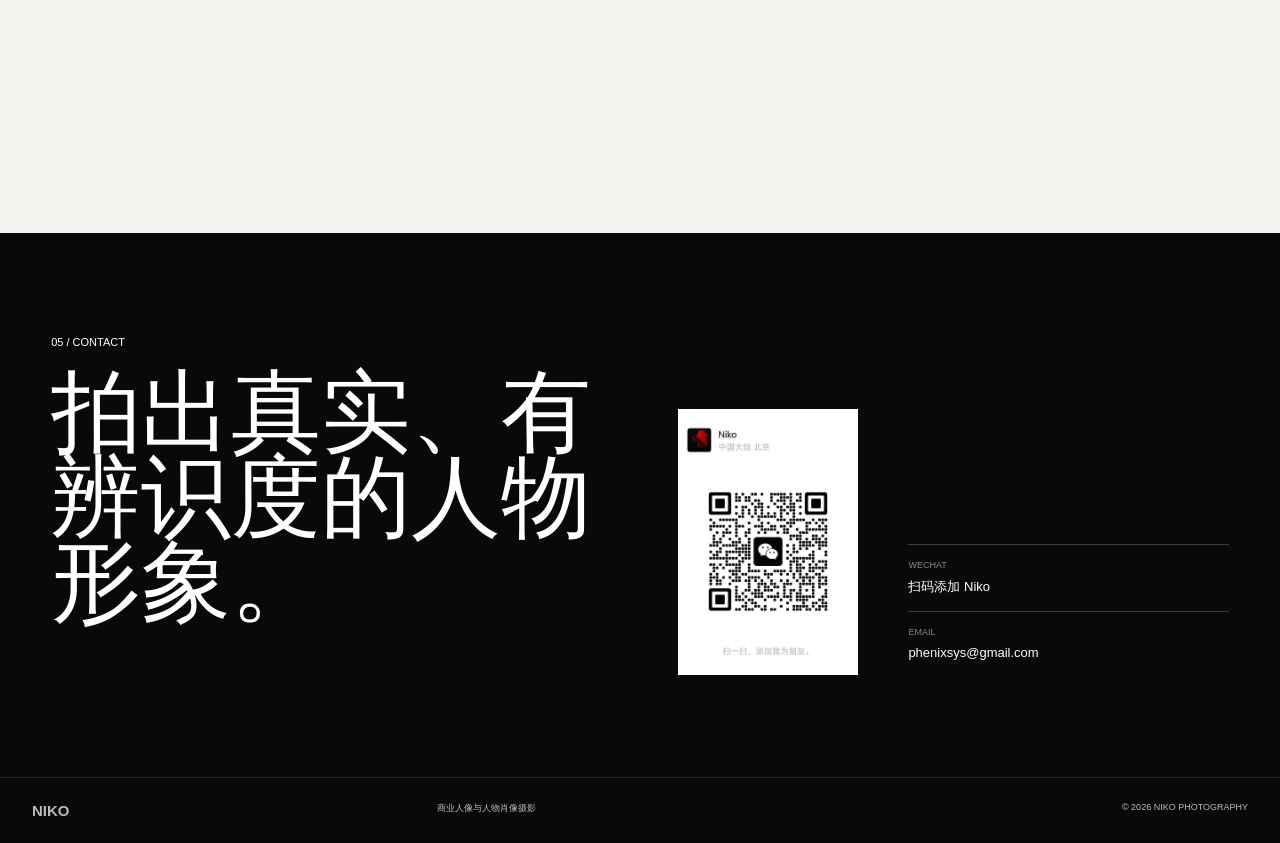
==== commit 89b9a1c0: "Remove broken case lightboxes" ====
--- a/case-commercial-portrait.html
+++ b/case-commercial-portrait.html
@@ -113,10 +113,6 @@
     </section>
   </main>
   <footer><a class="wordmark" href="#top">NIKO</a><p>商业人像与人物肖像摄影</p><p>© 2026 Niko Photography</p></footer>
-  <dialog class="lightbox" aria-label="作品大图">
-    <button class="lightbox-close" aria-label="关闭">×</button>
-    <img alt="">
-  </dialog>
   <script src="script.js"></script>
 </body>
 </html>
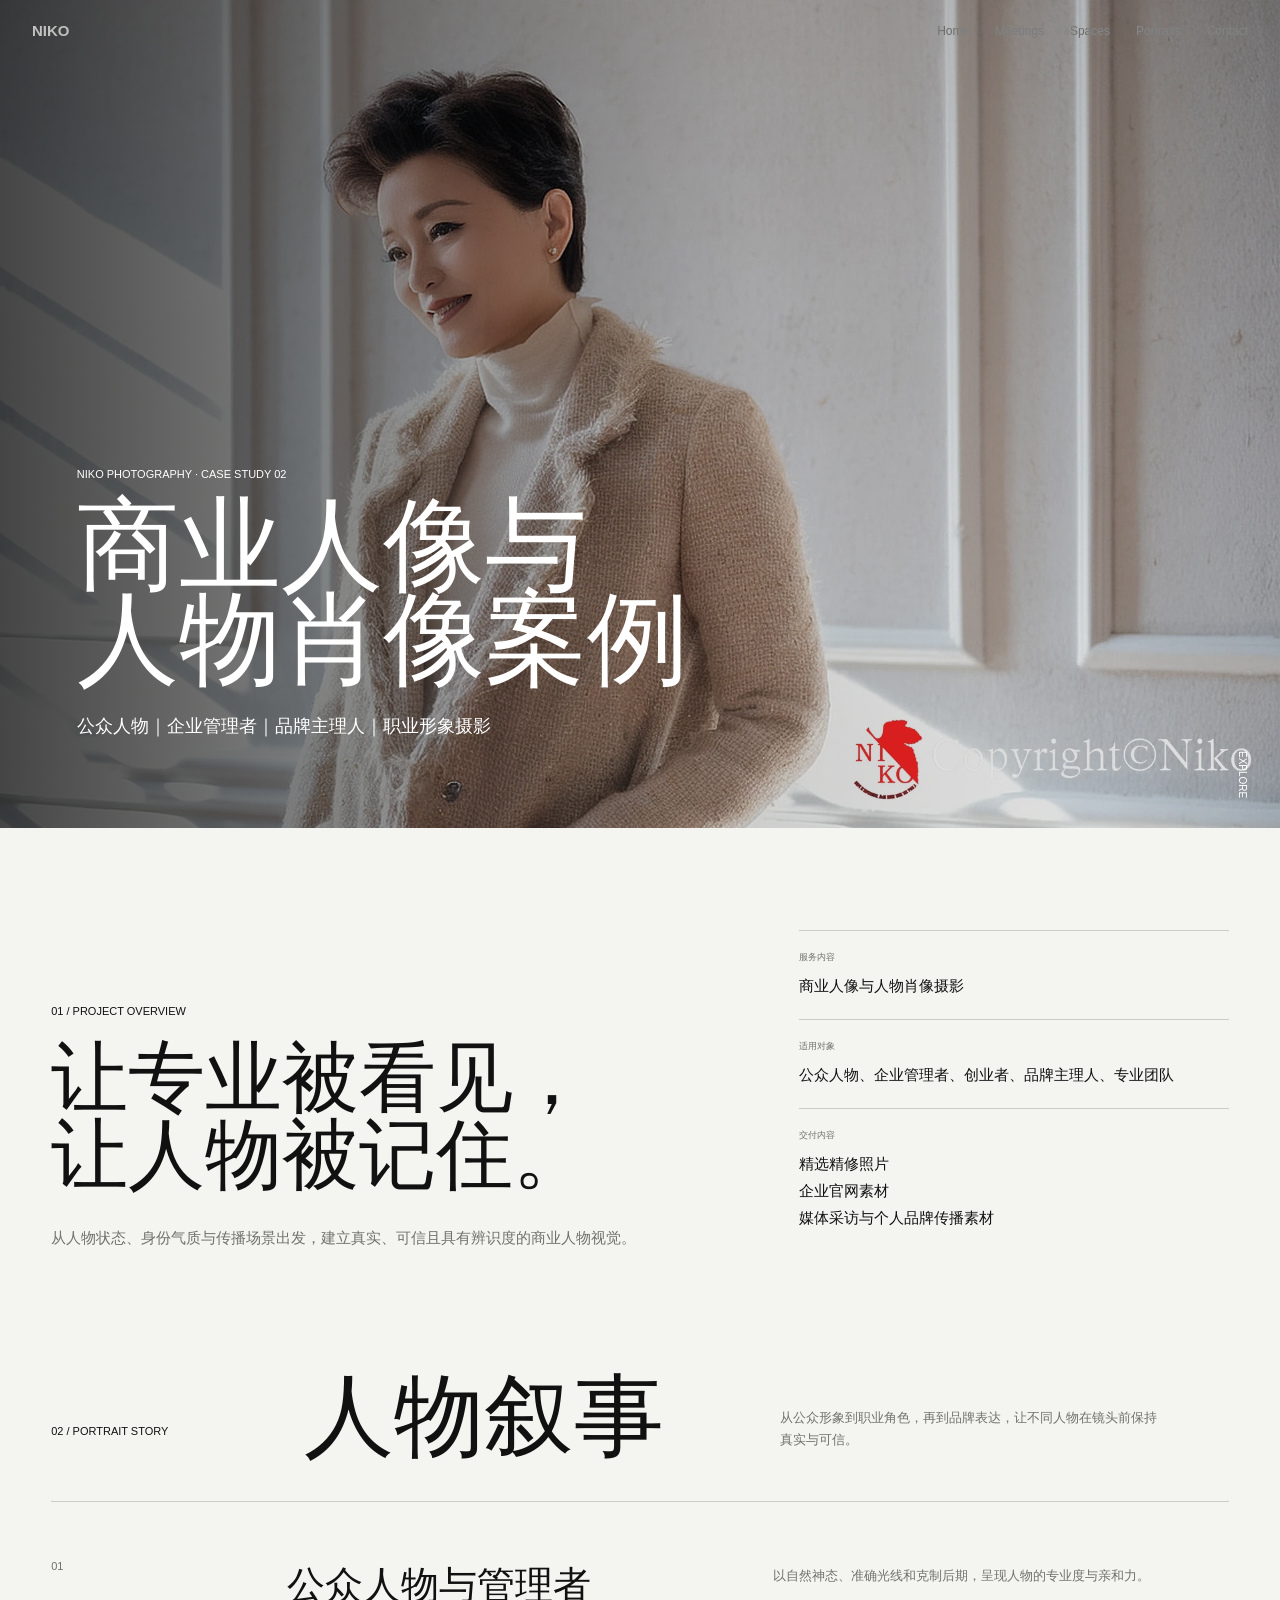
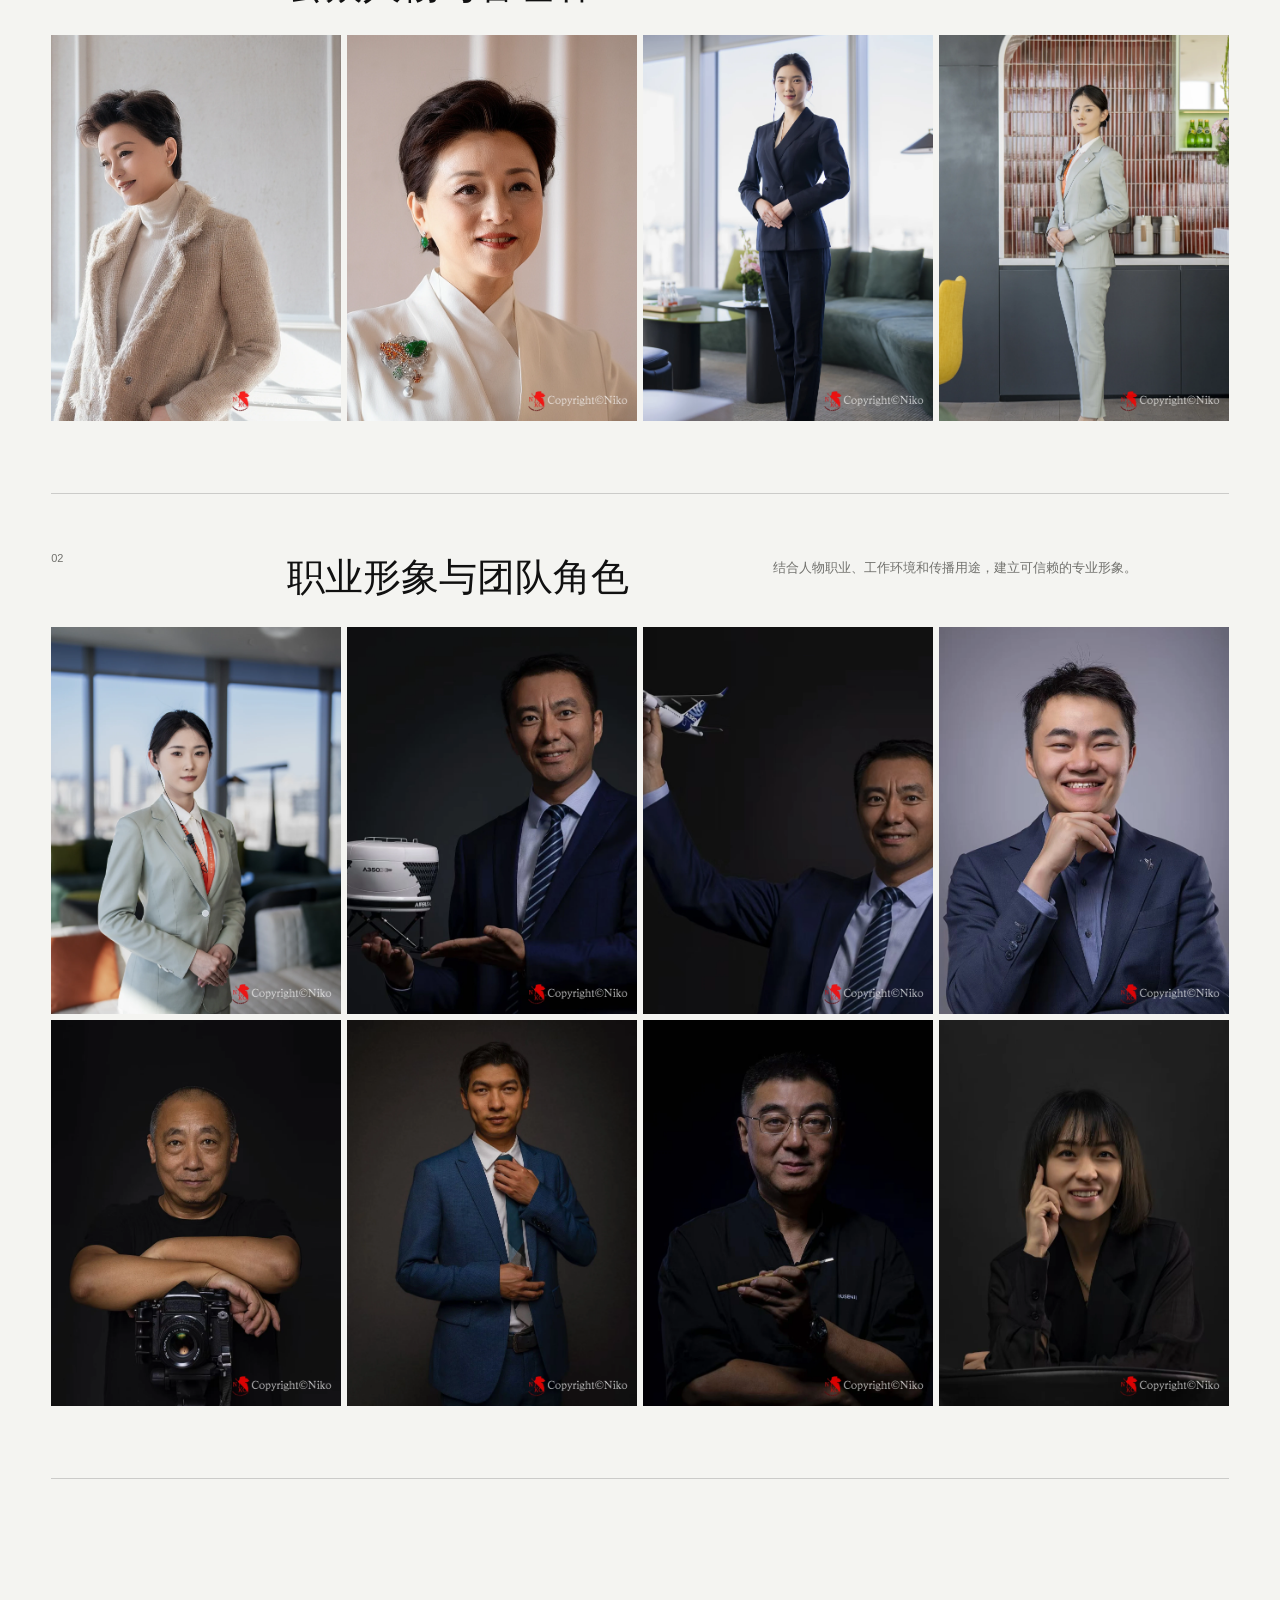
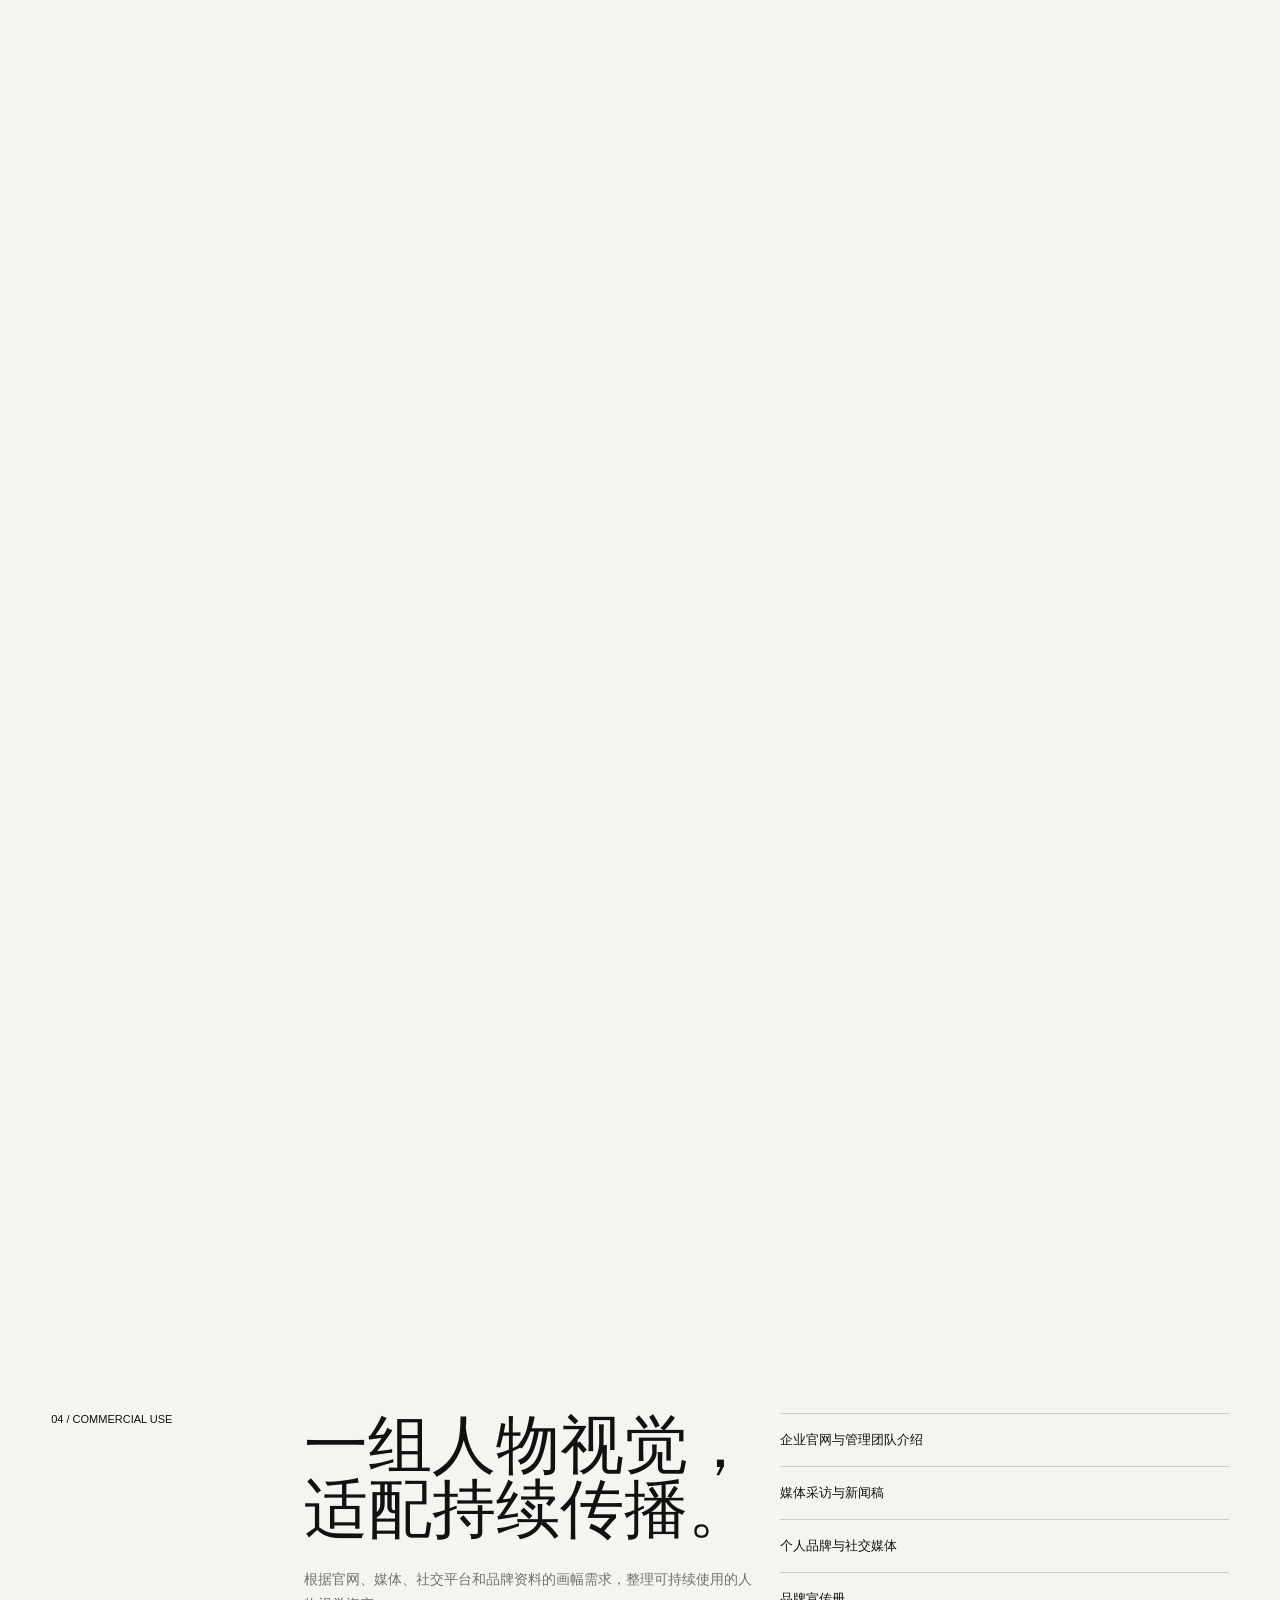
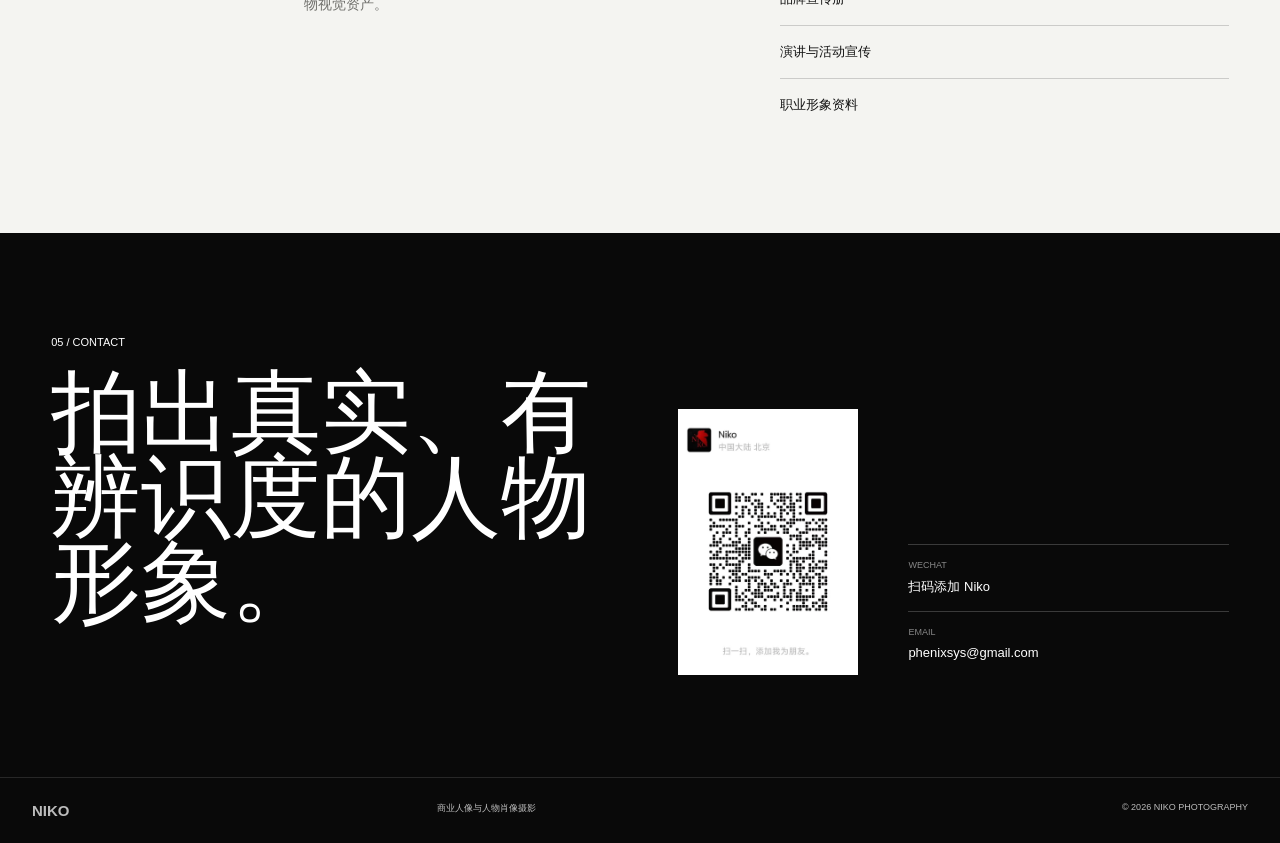
==== commit 96be9ef6: "Keep watermarks visible across layouts" ====
--- a/case-commercial-portrait.html
+++ b/case-commercial-portrait.html
@@ -5,7 +5,7 @@
   <meta name="viewport" content="width=device-width, initial-scale=1.0">
   <meta name="description" content="企业管理者、公众人物、品牌主理人与职业形象摄影案例展示，提供专业商业人像摄影服务。">
   <title>商业人像与人物肖像案例｜Niko Photography</title>
-  <link rel="stylesheet" href="style.css?v=7">
+  <link rel="stylesheet" href="style.css?v=8">
 </head>
 <body class="case-page">
   <header class="site-header">
--- a/style.css
+++ b/style.css
@@ -70,7 +70,7 @@
   width: 100%;
   height: 100%;
   object-fit: cover;
-  object-position: center;
+  object-position: right bottom;
 }
 .hero-shade {
   position: absolute;
@@ -180,9 +180,9 @@
 .work img {
   height: 100%;
   object-fit: cover;
+  object-position: right bottom;
   transition: transform .7s cubic-bezier(.22,.61,.36,1), filter .3s ease;
 }
-.portrait-focus img { object-position: center 18%; }
 .work:hover img { transform: scale(1.025); filter: brightness(.88); }
 
 .services { padding-top: 32px; }
@@ -270,7 +270,7 @@
   color: #fff;
 }
 .case-hero > picture { position: absolute; inset: 0; }
-.case-hero > picture img { width: 100%; height: 100%; object-fit: cover; }
+.case-hero > picture img { width: 100%; height: 100%; object-fit: cover; object-position: right bottom; }
 .portrait-case-hero .hero-shade { background: linear-gradient(90deg, rgba(0,0,0,.72), rgba(0,0,0,.16) 58%, rgba(0,0,0,.08)); }
 .case-hero-content {
   position: absolute;
